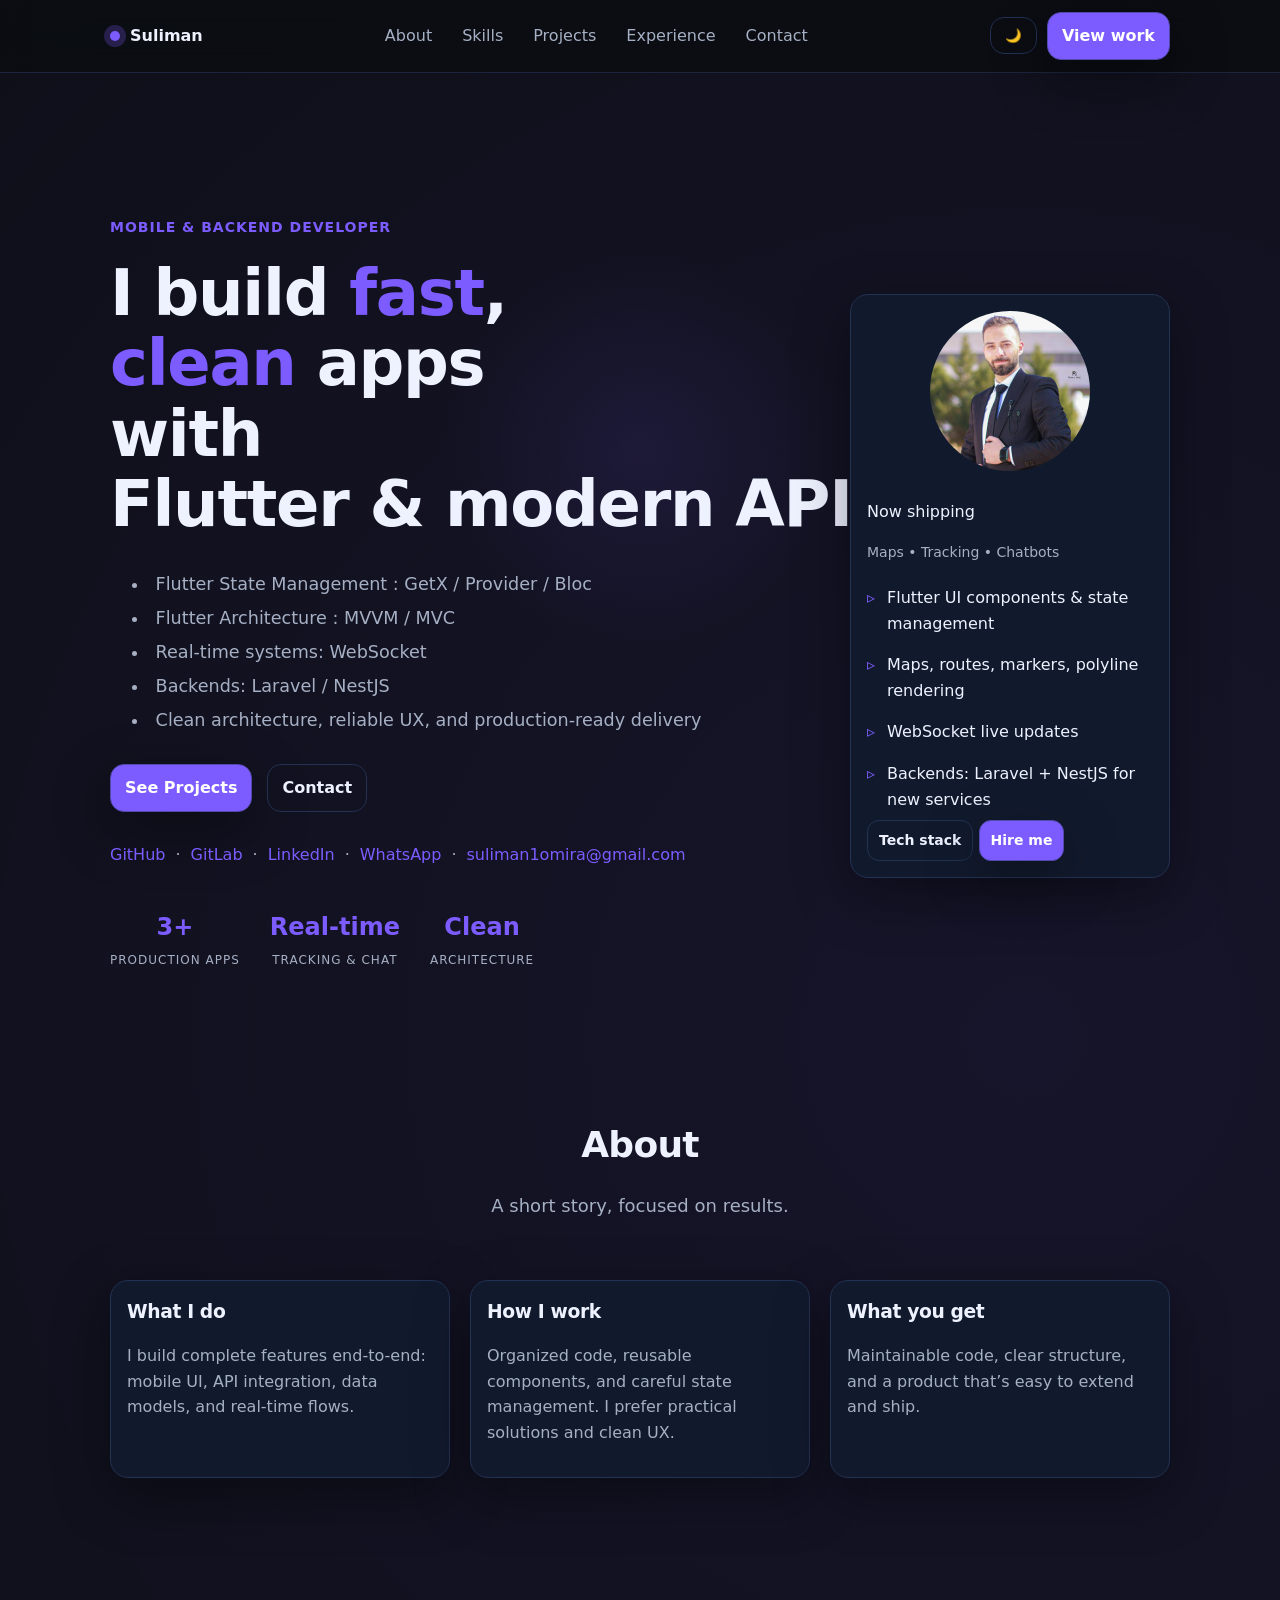
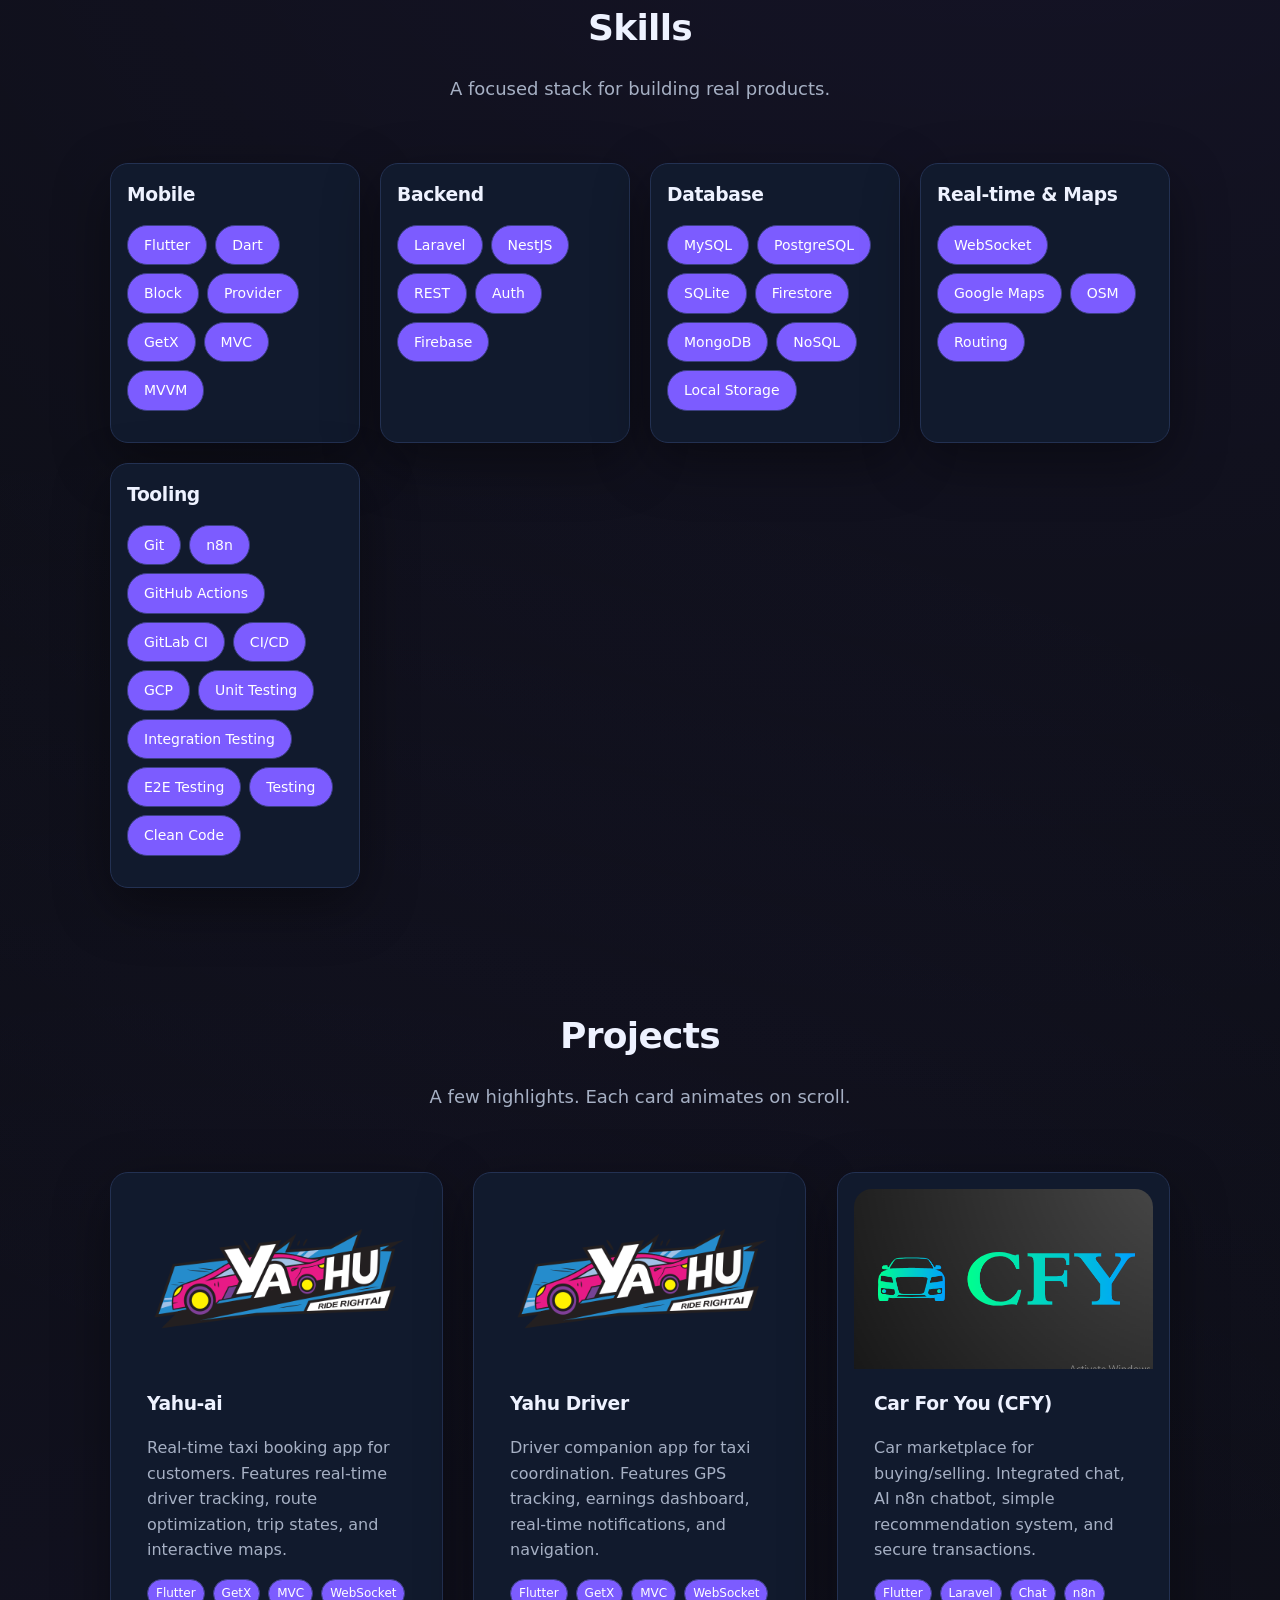
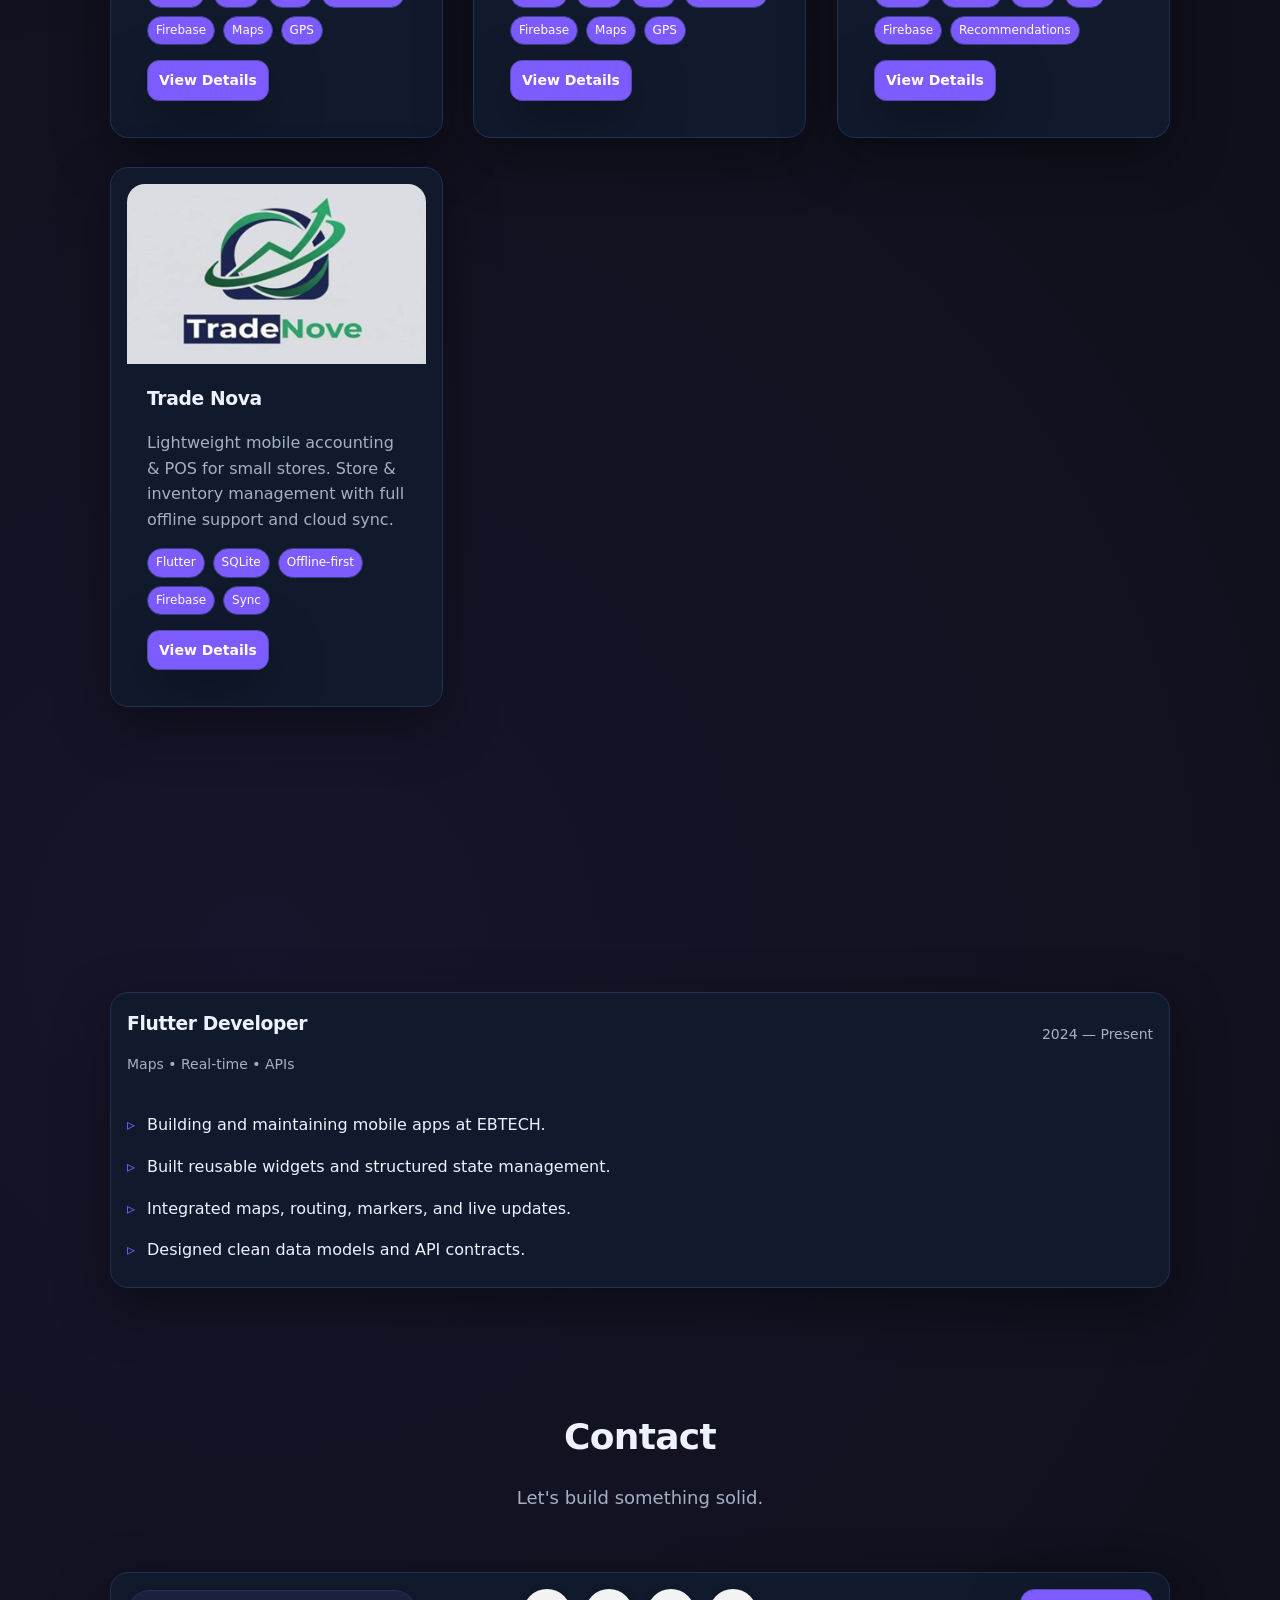
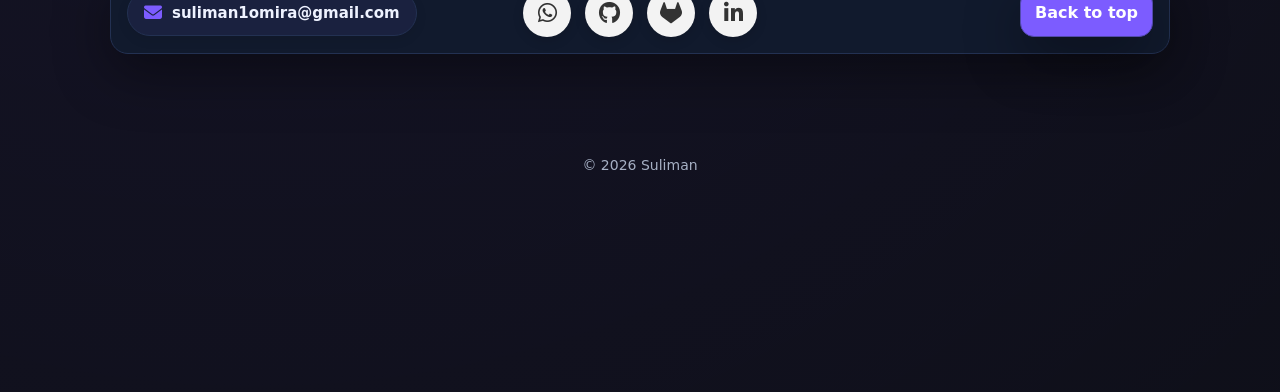
==== index.html @ 8084e58f "firs release of protofolio" ====
<!doctype html>
<html lang="en">

<head>
  <!-- تعيين ترميز الأحرف -->
  <meta charset="utf-8" />
  <!-- إعداد العرض ليتناسب مع جميع الأجهزة -->
  <meta name="viewport" content="width=device-width,initial-scale=1" />
  <!-- عنوان الصفحة في شريط المتصفح -->
  <title>Suliman | Flutter Developer</title>

  <!-- ربط ملفات CSS الخاصة بتصميم الموقع -->
  <link rel="stylesheet" href="css/base.css" />
  <link rel="stylesheet" href="css/components.css" />
  <link rel="stylesheet" href="css/sections.css" />
  <link rel="stylesheet" href="css/animations.css" />
  <link rel="stylesheet" href="https://cdnjs.cloudflare.com/ajax/libs/font-awesome/6.5.2/css/all.min.css">
  <link rel="stylesheet" href="https://cdnjs.cloudflare.com/ajax/libs/font-awesome/6.5.2/css/all.min.css">

</head>

<body>
  <!-- شريط التقدم أعلى الصفحة -->
  <div id="progress-bar"></div>
  <!-- رأس الموقع: يحتوي على الشعار والقائمة الرئيسية وأزرار التحكم -->
  <header class="nav">
    <div class="nav__inner container">
      <!-- شعار الموقع -->
      <a class="brand" href="#top" aria-label="Home">
        <span class="brand__dot"></span>
        <span>Suliman</span>
      </a>

      <!-- روابط التنقل الرئيسية -->
      <nav class="nav__links" aria-label="Primary">
        <a class="nav__link" href="#about">About</a>
        <a class="nav__link" href="#skills">Skills</a>
        <a class="nav__link" href="#projects">Projects</a>
        <a class="nav__link" href="#experience">Experience</a>
        <a class="nav__link" href="#contact">Contact</a>
      </nav>

      <!-- أزرار تغيير اللغة/الوضع الليلي وزر عرض الأعمال -->
      <div class="nav__actions">
        <!-- زر الترجمة تمت إزالته نهائياً -->
        <button id="themeToggle" class="btn btn--ghost" type="button" aria-label="Toggle theme">
          <span class="icon" aria-hidden="true">🌙</span>
        </button>
        <a class="btn btn--primary" href="#projects">View work</a>
      </div>

      <!-- زر القائمة الجانبية للأجهزة الصغيرة -->
      <button class="nav__burger" id="burger" aria-label="Open menu" aria-expanded="false" aria-controls="mobileMenu">
        ☰
      </button>
    </div>

    <!-- قائمة التنقل الجانبية للجوال -->
    <div class="mobileMenu" id="mobileMenu" hidden>
      <a href="#about">About</a>
      <a href="#skills">Skills</a>
      <a href="#projects">Projects</a>
      <a href="#experience">Experience</a>
      <a href="#contact">Contact</a>
    </div>
  </header>

  <main id="top" class="container">
    <!-- قسم البطل (Hero): مقدمة تعريفية سريعة -->
    <section class="hero">
      <div class="hero__left">
        <!-- وصف مختصر للمطور -->
        <p class="kicker reveal">Mobile & Backend Developer</p>
        <!-- العنوان الرئيسي مع تأثير الكتابة -->
        <h1 class="hero__title reveal">
          I build <span class="accent">fast</span>, <span class="accent">clean</span> apps<br />
          with <span class="typing" id="typing-text"></span>
        </h1>

        <!-- وصف تفصيلي للمهارات والتقنيات -->
        <p class="lead reveal">
        <ul class="lead-list">
          <li>Flutter State Management : GetX / Provider / Bloc </li>
          <li>Flutter Architecture : MVVM / MVC </li>
          <li>Real-time systems: WebSocket</li>
          <li>Backends: Laravel / NestJS</li>
          <li>Clean architecture, reliable UX, and production-ready delivery</li>
        </ul>
        </p>

        <!-- أزرار دعوة لاتخاذ إجراء (مشاريع/تواصل) -->
        <div class="hero__cta reveal">
          <a class="btn btn--primary" href="#projects">See Projects</a>
          <a class="btn btn--ghost" href="#contact">Contact</a>
        </div>

        <!-- روابط التواصل الاجتماعي والبريد -->
        <div class="meta reveal" id="socialLinks"></div>

        <!-- إحصائيات سريعة عن الإنجازات -->
        <div class="hero__stats reveal">
          <div class="stat">
            <div class="stat__num">3+</div>
            <div class="stat__label">Production apps</div>
          </div>
          <div class="stat">
            <div class="stat__num">Real-time</div>
            <div class="stat__label">Tracking & chat</div>
          </div>
          <div class="stat">
            <div class="stat__num">Clean</div>
            <div class="stat__label">Architecture</div>
          </div>
        </div>
      </div>

      <!-- بطاقة جانبية تعرض المهارات والخبرات بشكل مختصر -->
      <aside class="hero__card card reveal">
        <div class="card__top">
          <div class="avatar" aria-hidden="true">
            <img id="avatarImg" alt="Suliman" style="cursor:pointer;" />
          </div>
          <!-- نافذة منبثقة للصورة -->
          <div id="imgModal" class="modal" style="display:none;">
            <div class="modal__content">
              <span class="modal__close" id="closeModal">&times;</span>
              <img id="modalImg" src="assets/images/personal/me.jpeg" alt="Profile Large" />
            </div>
          </div>
          <!-- <div class="avatar__glow"></div> -->
        </div>
        <div>
          <p class="card__title">Now shipping</p>
          <p class="muted small">Maps • Tracking • Chatbots</p>
        </div>
        </div>

        <!-- قائمة مختصرة بالمهارات والخدمات المقدمة -->
        <ul class="list">
          <li class="list__item">Flutter UI components & state management</li>
          <li class="list__item">Maps, routes, markers, polyline rendering</li>
          <li class="list__item">WebSocket live updates </li>
          <li class="list__item">Backends: Laravel + NestJS for new services</li>
        </ul>

        <!-- أزرار إضافية -->
        <div class="card__bottom">
          <a class="btn btn--ghost btn--sm" href="#skills">Tech stack</a>
          <a class="btn btn--primary btn--sm" href="#contact">Hire me</a>
        </div>
      </aside>

      <!-- تأثير جمالي في الخلفية -->
      <div class="hero__glow" aria-hidden="true"></div>
    </section>

    <!-- قسم نبذة عني -->
    <section id="about" class="section">
      <div class="section__head reveal">
        <h2>About</h2>
        <p class="muted">A short story, focused on results.</p>
      </div>

      <!-- بطاقات توضح طريقة العمل والخدمات -->
      <div class="aboutGrid">
        <div class="card reveal">
          <h3 class="h3">What I do</h3>
          <p class="muted">
            I build complete features end-to-end: mobile UI, API integration, data models, and real-time flows.
          </p>
        </div>

        <div class="card reveal">
          <h3 class="h3">How I work</h3>
          <p class="muted">
            Organized code, reusable components, and careful state management. I prefer practical solutions and clean
            UX.
          </p>
        </div>

        <div class="card reveal">
          <h3 class="h3">What you get</h3>
          <p class="muted">
            Maintainable code, clear structure, and a product that’s easy to extend and ship.
          </p>
        </div>
      </div>
    </section>

    <!-- قسم المهارات -->
    <section id="skills" class="section">
      <div class="section__head reveal">
        <h2>Skills</h2>
        <p class="muted">A focused stack for building real products.</p>
      </div>

      <!-- بطاقات توضح المهارات التقنية في مجالات مختلفة -->
      <div class="skillsGrid">
        <div class="card reveal">
          <h3 class="h3">Mobile</h3>
          <div class="chips">
            <span class="chip">Flutter</span><span class="chip">Dart</span> <span class="chip">Block</span> <span
              class="chip">Provider</span> <span class="chip">GetX</span><span class="chip">MVC</span><br><span
              class="chip">MVVM</span>
          </div>
        </div>

        <div class="card reveal">
          <h3 class="h3">Backend</h3>
          <div class="chips">
            <span class="chip">Laravel</span><span class="chip">NestJS</span><span class="chip">REST</span><span
              class="chip">Auth</span><span class="chip">Firebase</span>
          </div>
        </div>

        <div class="card reveal">
          <h3 class="h3">Database</h3>
          <div class="chips">
            <span class="chip">MySQL</span><span class="chip">PostgreSQL</span><span class="chip">SQLite</span><span
              class="chip">Firestore</span><span class="chip">MongoDB</span><span class="chip">NoSQL</span><span
              class="chip">Local Storage</span>
          </div>
        </div>

        <div class="card reveal">
          <h3 class="h3">Real-time & Maps</h3>
          <div class="chips">
            <span class="chip">WebSocket</span><span class="chip">Google Maps</span><span class="chip">OSM</span><span
              class="chip">Routing</span>
          </div>
        </div>


        <div class="card reveal">
          <h3 class="h3">Tooling</h3>
          <div class="chips">
            <span class="chip">Git</span><span class="chip">n8n</span><span class="chip">GitHub Actions</span><span
              class="chip">GitLab CI</span><span class="chip">CI/CD</span><span class="chip">GCP</span><span
              class="chip">Unit Testing</span><span class="chip">Integration Testing</span><span class="chip">E2E
              Testing</span><span class="chip">Testing</span><span class="chip">Clean Code</span>
          </div>
        </div>
      </div>
    </section>

    <!-- قسم المشاريع -->
    <section id="projects" class="section">
      <div class="section__head reveal">
        <h2>Projects</h2>
        <p class="muted">A few highlights. Each card animates on scroll.</p>
      </div>

      <!-- عرض المشاريع على شكل بطاقات -->
      <div class="grid3">
        <!-- مشروع: Yahu-ai تطبيق تاكسي للعملاء -->
        <article class="project card reveal lift tilt">
          <div class="project__thumb" aria-hidden="true"></div>
          <div class="project__body">
            <h3 class="h3">Yahu-ai</h3>
            <p class="muted">Real-time taxi booking app for customers. Features real-time driver tracking, route
              optimization, trip states, and interactive maps.</p>
            <div class="chips chips--tight">
              <span class="chip">Flutter</span><span class="chip">GetX</span><span class="chip">MVC</span><span
                class="chip">WebSocket</span><span class="chip">Firebase</span><span class="chip">Maps</span><span
                class="chip">GPS</span>
            </div>
            <div class="row">
              <a class="btn btn--primary btn--sm" href="projects/taxi-app.html">View Details</a>
            </div>
          </div>
        </article>

        <!-- مشروع: Yahu Driver تطبيق تاكسي للسائقين -->
        <article class="project card reveal lift tilt">
          <div class="project__thumb" aria-hidden="true"></div>
          <div class="project__body">
            <h3 class="h3">Yahu Driver</h3>
            <p class="muted">Driver companion app for taxi coordination. Features GPS tracking, earnings dashboard,
              real-time notifications, and navigation.</p>
            <div class="chips chips--tight">
              <span class="chip">Flutter</span><span class="chip">GetX</span><span class="chip">MVC</span><span
                class="chip">WebSocket</span><span class="chip">Firebase</span><span class="chip">Maps</span><span
                class="chip">GPS</span>
            </div>
            <div class="row">
              <a class="btn btn--primary btn--sm" href="projects/driver-app.html">View Details</a>
            </div>
          </div>
        </article>

        <!-- مشروع: Car For You (CFY) -->
        <article class="project card reveal lift tilt">
          <div class="project__thumb" aria-hidden="true"></div>
          <div class="project__body">
            <h3 class="h3">Car For You (CFY)</h3>
            <p class="muted">Car marketplace for buying/selling. Integrated chat, AI n8n chatbot, simple recommendation
              system, and secure transactions.</p>
            <div class="chips chips--tight">
              <span class="chip">Flutter</span><span class="chip">Laravel</span><span class="chip">Chat</span><span
                class="chip">n8n</span><span class="chip">Firebase</span><span class="chip">Recommendations</span>
            </div>
            <div class="row">
              <a class="btn btn--primary btn--sm" href="projects/marketplace.html">View Details</a>
            </div>
          </div>
        </article>

        <!-- مشروع: Trade Nova -->
        <article class="project card reveal lift tilt">
          <div class="project__thumb" aria-hidden="true"></div>
          <div class="project__body">
            <h3 class="h3">Trade Nova</h3>
            <p class="muted">Lightweight mobile accounting & POS for small stores. Store & inventory management with
              full offline support and cloud sync.</p>
            <div class="chips chips--tight">
              <span class="chip">Flutter</span><span class="chip">SQLite</span><span
                class="chip">Offline-first</span><span class="chip">Firebase</span><span class="chip">Sync</span>
            </div>
            <div class="row">
              <a class="btn btn--primary btn--sm" href="projects/trade-nova.html">View Details</a>
            </div>
          </div>
        </article>
      </div>
    </section>

    <!-- قسم الخبرة العملية -->
    <section id="experience" class="section">
      <div class="section__head reveal">
        <h2>Experience</h2>
        <p class="muted">What I've been building recently.</p>
      </div>

      <!-- خط زمني يعرض الخبرات السابقة -->
      <div class="timeline">
        <div class="timeline__item card reveal">
          <div class="timeline__row">
            <div>
              <h3 class="h3">Flutter Developer</h3>
              <p class="muted small">Maps • Real-time • APIs</p>
            </div>
            <p class="muted small">2024 — Present</p>
          </div>
          <ul class="list">
            <li class="list__item">Building and maintaining mobile apps at EBTECH.</li>
            <li class="list__item">Built reusable widgets and structured state management.</li>
            <li class="list__item">Integrated maps, routing, markers, and live updates.</li>
            <li class="list__item">Designed clean data models and API contracts.</li>
          </ul>
        </div>
      </div>
    </section>

    <!-- قسم التواصل -->
    <section id="contact" class="section">
      <div class="section__head reveal">
        <h2>Contact</h2>
        <p class="muted">Let's build something solid.</p>
      </div>


      <div class="card reveal">
        <div class="contactRow">

          <div class="emailBox">
            <i class="fa-solid fa-envelope"></i>
            <a href="mailto:suliman1omira@gmail.com">suliman1omira@gmail.com</a>
          </div>

          <div class="contact-icons">
            <a class="contactIcon whatsapp" href="https://wa.me/963985143050" target="_blank" rel="noreferrer"
              title="WhatsApp">
              <i class="fa-brands fa-whatsapp"></i>
            </a>

            <a class="contactIcon github" href="https://github.com/SulimanOmaira/" target="_blank" rel="noreferrer"
              title="GitHub">
              <i class="fa-brands fa-github"></i>
            </a>

            <a class="contactIcon gitlab" href="https://gitlab.com/SulimanOmaira/" target="_blank" rel="noreferrer"
              title="GitLab">
              <i class="fa-brands fa-gitlab"></i>
            </a>

            <a class="contactIcon linkedin" href="https://linkedin.com/in/suliman-omaira-6196aa273/" target="_blank"
              rel="noreferrer" title="LinkedIn">
              <i class="fa-brands fa-linkedin-in"></i>
            </a>
          </div>

          <a class="btn btn--primary backTop" href="#top">Back to top</a>

        </div>
      </div>



      <!-- تذييل الصفحة -->
      <footer class="footer muted small">
        © <span id="year"></span> Suliman
      </footer>
    </section>
  </main>

  <!-- ربط ملف جافاسكريبت الرئيسي للموقع -->
  <script type="module" src="js/main.js"></script>
  <script type="module">
    import { siteData } from './js/data.js';

    document.addEventListener('DOMContentLoaded', function () {
      const social = siteData.social;
      const socialLinks = document.getElementById('socialLinks');

      if (socialLinks && social) {
        const links = [
          { href: social.github, label: 'GitHub' },
          { href: social.gitlab, label: 'GitLab' },
          { href: social.linkedin, label: 'LinkedIn' },
          { href: social.whatsapp, label: 'WhatsApp' },
          { href: social.email, label: 'suliman1omira@gmail.com' }
        ];

        socialLinks.innerHTML = links.map((l, i) =>
          `<a class="meta__link" href="${l.href}" target="_blank" rel="noreferrer">${l.label}</a>${i < links.length - 1 ? '<span class="meta__sep">·</span>' : ''}`
        ).join('');
      }
    });
  </script>
  <script>
    // فتح الصورة في كارد منبثق
    document.addEventListener('DOMContentLoaded', function () {
      var avatarImg = document.getElementById('avatarImg');
      var modal = document.getElementById('imgModal');
      var modalImg = document.getElementById('modalImg');
      var closeModal = document.getElementById('closeModal');
      if (avatarImg && modal && modalImg && closeModal) {
        avatarImg.style.cursor = 'pointer';
        avatarImg.addEventListener('click', function () {
          modal.style.display = 'flex';
          modalImg.src = avatarImg.src;
        });
        closeModal.onclick = function () {
          modal.style.display = 'none';
        };
        modal.onclick = function (e) {
          if (e.target === modal) modal.style.display = 'none';
        };
      }
    });
  </script>


</body>

</html>
---- css/base.css ----
:root{
  --bg:#0b0d12;
  --panel:#0f1524;
  --card:#111a2d;
  --text:#eef2ff;
  --muted:#a6b0c4;
  --line:#233152;
  --accent:#7c5cff;
  --shadow: 0 18px 55px rgba(0,0,0,.38);
  --radius: 18px;
  --container: 1100px;
}

[data-theme="light"]{
  --bg:#f6f7fb;
  --panel:#ffffff;
  --card:#ffffff;
  --text:#0f172a;
  --muted:#475569;
  --line:#e2e8f0;
  --accent:#5b3dff;
  --shadow: 0 18px 45px rgba(15,23,42,.12);
}

*{box-sizing:border-box}
html{scroll-behavior:smooth}
body{
  margin:0;
  font: 16px/1.6 system-ui,-apple-system,Segoe UI,Roboto,Arial;
  background:
    radial-gradient(circle at 20% 80%, rgba(124, 88, 255, 0.1) 0%, transparent 50%),
    radial-gradient(circle at 80% 20%, rgba(124, 88, 255, 0.1) 0%, transparent 50%),
    var(--bg);
  color:var(--text);
  min-height: 100vh;
}

/* Scroll Progress Bar */
#progress-bar {
  position: fixed;
  top: 0;
  left: 0;
  width: 0%;
  height: 4px;
  background: linear-gradient(90deg, var(--accent), var(--panel));
  z-index: 1000;
  transition: width 0.3s ease;
}

a{color:inherit;text-decoration:none}
.container{max-width:var(--container);margin:0 auto;padding:96px 20px 56px}

h1,h2,h3{letter-spacing:-.02em}
h2{font-size:28px;margin:0 0 6px}
.h3{margin:0 0 6px}
.small{font-size:14px}
.muted{color:var(--muted)}
.accent{color:var(--accent)}

.row{display:flex;align-items:center;gap:10px;flex-wrap:wrap}
.footer{padding:18px 0 0;text-align:center}
---- css/components.css ----
.nav{
  position:fixed; inset:0 0 auto 0;
  background: color-mix(in oklab, var(--bg) 88%, transparent);
  backdrop-filter: blur(12px);
  border-bottom:1px solid color-mix(in oklab, var(--line) 70%, transparent);
  z-index:100;
}

.nav__inner{
  max-width:var(--container);
  margin:0 auto;
  padding:12px 20px;
  display:flex;
  align-items:center;
  justify-content:space-between;
  gap:14px;
}

.brand{display:flex;align-items:center;gap:10px;font-weight:850}
.brand__dot{
  width:10px;height:10px;border-radius:999px;background:var(--accent);
  box-shadow: 0 0 0 6px color-mix(in oklab, var(--accent) 25%, transparent);
}

.nav__links{display:flex;gap:10px}
.nav__link{
  padding:8px 10px;
  border-radius:12px;
  color:var(--muted);
}
.nav__link:hover{
  color:var(--text);
  background:color-mix(in oklab, var(--panel) 75%, transparent);
}

.nav__actions{display:flex;align-items:center;gap:10px}
.nav__burger{display:none;border:0;background:transparent;color:var(--text);font-size:22px}

/* .mobileMenu{
  max-width:var(--container);
  margin:0 auto;
  padding:0 20px 12px;
  display:grid;
  gap:8px;
  
} */

@media (max-width: 900px){

  .nav__links{display:none}

  .nav__burger{display:block}

  .mobileMenu{
    display:grid;
  }

}
.mobileMenu a{
  padding:10px 12px;
  border:1px solid var(--line);
  border-radius:14px;
  background:color-mix(in oklab, var(--panel) 78%, transparent);
}

@media (max-width: 900px){
  .nav__links{display:none}
  .nav__burger{display:block}
}

.card{
  background:var(--card);
  border:1px solid var(--line);
  border-radius:var(--radius);
  padding:16px;
  box-shadow:var(--shadow);
}

.btn{
  display:inline-flex;align-items:center;justify-content:center;
  padding:10px 14px;border-radius:14px;
  border:1px solid var(--line);
  font-weight:750;
  transform: translateZ(0);
}
.btn--primary{
  background:var(--accent);
  border-color: color-mix(in oklab, var(--accent) 55%, var(--line));
  color:#fff;
  box-shadow:var(--shadow);
}
.btn--ghost{
  background:transparent;
  color:var(--text);
  box-shadow:none;
}
.btn--sm{padding:8px 11px;border-radius:12px;font-size:14px}

.btn:active{transform: scale(.98)}

/* Modal Styles */
.modal {
  position: fixed;
  top: 0;
  left: 0;
  width: 100%;
  height: 100%;
  z-index: 1000;
  display: flex;
  align-items: center;
  justify-content: center;
}

.modal__overlay {
  position: absolute;
  top: 0;
  left: 0;
  width: 100%;
  height: 100%;
  background: rgba(0, 0, 0, 0.7);
  backdrop-filter: blur(5px);
}

.modal__content {
  position: relative;
  max-width: 600px;
  width: 90%;
  max-height: 80vh;
  overflow-y: auto;
  margin: 20px;
  animation: modalFadeIn 0.3s ease;
}

.modal__close {
  position: absolute;
  top: 15px;
  right: 15px;
  background: none;
  border: none;
  font-size: 24px;
  cursor: pointer;
  color: var(--text);
  z-index: 10;
}

@keyframes modalFadeIn {
  from { opacity: 0; transform: scale(0.9); }
  to { opacity: 1; transform: scale(1); }
}
---- css/sections.css ----
/* قائمة المهارات بشكل نقاط في الهيرو */
.lead-list {
  margin: 0 0 18px 0;
  padding-left: 22px;
  color: var(--muted);
  font-size: 1.1em;
  list-style: disc inside;
}

.lead-list li {
  margin-bottom: 6px;
}

/* نافذة منبثقة للصورة الشخصية */
.modal {
  display: none;
  position: fixed;
  z-index: 9999;
  inset: 0;
  width: 100vw;
  height: 100vh;
  background: rgba(0, 0, 0, 0.7);
  display: flex;
  align-items: center;
  justify-content: center;
}

.modal[style*="display: flex"] {
  display: flex !important;
}

.modal__content {
  background: var(--card, #222);
  border-radius: 18px;
  padding: 24px 24px 12px 24px;
  box-shadow: 0 8px 32px rgba(0, 0, 0, 0.25);
  display: flex;
  flex-direction: column;
  align-items: center;
  max-width: 90vw;
  max-height: 90vh;
  position: fixed;
  top: 50%;
  left: 50%;
  transform: translate(-50%, -50%);
}

.modal__content img {
  max-width: 60vw;
  max-height: 60vh;
  border-radius: 12px;
  box-shadow: 0 2px 16px rgba(0, 0, 0, 0.18);
}

.modal__close {
  align-self: flex-end;
  font-size: 2rem;
  color: #fff;
  cursor: pointer;
  margin-bottom: 8px;
  margin-left: 8px;
  transition: color 0.2s;
}

.modal__close:hover {
  color: var(--accent, #7c5cff);
}

/* Hero Section */
.hero {
  display: grid;
  grid-template-columns: 1fr auto;
  gap: 60px;
  align-items: center;
  min-height: 100vh;
  padding-top: 80px;
}

.hero__left {
  max-width: 600px;
}

.hero__title {
  font-size: clamp(2.5rem, 5vw, 4rem);
  font-weight: 900;
  margin: 20px 0;
  line-height: 1.1;
}

.kicker {
  font-size: 14px;
  font-weight: 600;
  text-transform: uppercase;
  letter-spacing: 1px;
  color: var(--accent);
  margin-bottom: 10px;
}

.lead {
  font-size: 18px;
  margin: 20px 0 30px;
  color: var(--muted);
}

.hero__cta {
  display: flex;
  gap: 15px;
  margin: 30px 0;
  flex-wrap: wrap;
}

.meta {
  display: flex;
  align-items: center;
  gap: 10px;
  margin: 20px 0;
  flex-wrap: wrap;
}

.meta__link {
  color: var(--accent);
  font-weight: 500;
}

.meta__sep {
  color: var(--muted);
}

.hero__stats {
  display: flex;
  gap: 30px;
  margin-top: 40px;
  flex-wrap: wrap;
}

.stat {
  text-align: center;
}

.stat__num {
  font-size: 24px;
  font-weight: 900;
  color: var(--accent);
}

.stat__label {
  font-size: 12px;
  text-transform: uppercase;
  letter-spacing: 1px;
  color: var(--muted);
  margin-top: 5px;
}

.hero__card {
  width: 320px;
  position: relative;
}

.hero__glow {
  position: absolute;
  top: 50%;
  left: 50%;
  transform: translate(-50%, -50%);
  width: 400px;
  height: 400px;
  background: radial-gradient(circle, var(--accent) 0%, transparent 70%);
  opacity: 0.1;
  pointer-events: none;
  z-index: -1;
}

/* About Section */
.aboutGrid {
  display: grid;
  grid-template-columns: repeat(auto-fit, minmax(300px, 1fr));
  gap: 20px;
  margin-top: 40px;
}

/* Skills Section */
.skillsGrid {
  display: grid;
  grid-template-columns: repeat(auto-fit, minmax(250px, 1fr));
  gap: 20px;
  margin-top: 40px;
}

.chips {
  display: flex;
  flex-wrap: wrap;
  gap: 8px;
  margin: 15px 0;
}

.chip {
  padding: 6px 12px;
  background: color-mix(in oklab, var(--accent) 15%, var(--card));
  border: 1px solid color-mix(in oklab, var(--accent) 30%, var(--line));
  border-radius: 20px;
  font-size: 13px;
  font-weight: 600;
  color: var(--accent);
}

.chips--tight .chip {
  padding: 4px 8px;
  font-size: 12px;
}

/* Project detail page image and gallery */
.project-detail-img {
  width: 100%;
  max-width: 600px;
  display: block;
  margin: 20px auto;
  border-radius: var(--radius);
  box-shadow: 0 4px 12px rgba(0, 0, 0, 0.2);
}

.screenshot-gallery {
  display: grid;
  grid-template-columns: repeat(auto-fit, minmax(200px, 1fr));
  gap: 16px;
  margin-top: 20px;
}

.screenshot-gallery img {
  width: 100%;
  border-radius: var(--radius);
  box-shadow: 0 3px 10px rgba(0, 0, 0, 0.15);
}


/* Projects Section */
.grid3 {
  display: grid;
  grid-template-columns: repeat(auto-fit, minmax(320px, 1fr));
  gap: 30px;
  margin-top: 40px;
}

.project {
  position: relative;
  overflow: hidden;
}

.project__thumb {
  height: 180px;
  background: linear-gradient(135deg, var(--accent), var(--panel));
  background-size: cover;
  background-position: center;
  border-radius: var(--radius) var(--radius) 0 0;
  position: relative;
  overflow: hidden;
  transition: transform 0.3s ease;
}

.project__img {
  width: 100%;
  height: 100%;
  object-fit: cover;
  transition: transform 0.3s ease;
}

.project:hover .project__img {
  transform: scale(1.05);
}

.project__body {
  padding: 20px;
}

.project__body .h3 {
  margin-bottom: 10px;
}

/* Experience Section */
.timeline {
  margin-top: 40px;
}

.timeline__item {
  margin-bottom: 20px;
}

.timeline__row {
  display: flex;
  justify-content: space-between;
  align-items: flex-start;
  margin-bottom: 15px;
  flex-wrap: wrap;
  gap: 10px;
}

.list {
  list-style: none;
  padding: 0;
  margin: 0;
}

.list__item {
  padding: 8px 0;
  position: relative;
  padding-left: 20px;
}

.list__item::before {
  content: '▹';
  position: absolute;
  left: 0;
  color: var(--accent);
  font-weight: bold;
}

/* Contact Section */
.contactRow {
  display: grid;
  grid-template-columns: 1fr auto 1fr;
  align-items: center;
  gap: 20px;
}

.emailBox {
  justify-self: start;
  display: inline-flex;
  align-items: center;
  gap: 10px;
  padding: 10px 16px;
  border-radius: 999px;
  background: color-mix(in oklab, var(--accent) 10%, var(--card));
  border: 1px solid var(--line);
  box-shadow: 0 4px 12px rgba(0, 0, 0, 0.08);
}

.emailBox i {
  color: var(--accent);
  font-size: 18px;
}

.emailBox a {
  text-decoration: none;
  color: var(--text);
  font-weight: 600;
  font-size: 15px;
}

.emailBox:hover {
  transform: translateY(-2px);
  transition: 0.3s ease;
}

.contact-icons {
  justify-self: center;
  display: flex;
  align-items: center;
  gap: 14px;
  flex-wrap: wrap;
}

.contactIcon {
  width: 48px;
  height: 48px;
  display: inline-flex;
  align-items: center;
  justify-content: center;
  text-decoration: none;
  font-size: 22px;
  border-radius: 50%;
  background: #f3f3f3;
  color: #333;
  box-shadow: 0 4px 12px rgba(0, 0, 0, 0.12);
  transition: transform 0.3s ease, box-shadow 0.3s ease, background 0.3s ease, color 0.3s ease;
}

.contactIcon:hover {
  transform: translateY(-4px) scale(1.08);
  box-shadow: 0 8px 18px rgba(0, 0, 0, 0.18);
}

.whatsapp:hover {
  background: #25d366;
  color: #fff;
}

.github:hover {
  background: #181717;
  color: #fff;
}

.gitlab:hover {
  background: #fc6d26;
  color: #fff;
}

.linkedin:hover {
  background: #0077b5;
  color: #fff;
}

.backTop {
  justify-self: end;
}

/* Responsive */
@media (max-width: 768px) {
  .contactRow {
    grid-template-columns: 1fr;
    justify-items: center;
    text-align: center;
  }

  .emailBox,
  .contact-icons,
  .backTop {
    justify-self: center;
  }

  .emailBox a {
    font-size: 14px;
    word-break: break-word;
  }
}

/* Section Head */
.section {
  margin: 120px 0;
  scroll-margin-top: 100px;
  /* Adjust for fixed nav */
}

.section__head {
  text-align: center;
  margin-bottom: 60px;
}

.section__head h2 {
  font-size: 36px;
  font-weight: 900;
  margin-bottom: 10px;
}

.section__head .muted {
  font-size: 18px;
}

/* Project Detail Page */
.project-detail {
  padding: 120px 0;
}

.project-detail__hero {
  display: grid;
  grid-template-columns: 1fr 1fr;
  gap: 60px;
  align-items: center;
  margin-bottom: 80px;
}

.project-detail__image img {
  width: 100%;
  height: 400px;
  object-fit: cover;
  border-radius: var(--radius);
  box-shadow: var(--shadow);
}

.project-detail__info h1 {
  font-size: 3rem;
  font-weight: 900;
  margin-bottom: 20px;
  background: linear-gradient(135deg, var(--accent), var(--text));
  -webkit-background-clip: text;
  -webkit-text-fill-color: transparent;
  background-clip: text;
}

.project-detail__description {
  font-size: 18px;
  color: var(--muted);
  margin-bottom: 30px;
  line-height: 1.6;
}

.project-detail__tech {
  display: flex;
  flex-wrap: wrap;
  gap: 10px;
  margin-bottom: 30px;
}

.project-detail__links {
  display: flex;
  gap: 15px;
}

.project-detail__content h2 {
  font-size: 2rem;
  font-weight: 800;
  margin: 60px 0 30px;
  color: var(--text);
}

.features-grid {
  display: grid;
  grid-template-columns: repeat(auto-fit, minmax(300px, 1fr));
  gap: 30px;
  margin-bottom: 60px;
}

.feature-card {
  background: var(--card);
  border: 1px solid var(--line);
  border-radius: var(--radius);
  padding: 25px;
  box-shadow: var(--shadow);
  transition: transform 0.3s ease, box-shadow 0.3s ease;
}

.feature-card:hover {
  transform: translateY(-5px);
  box-shadow: 0 20px 40px rgba(0, 0, 0, 0.15);
}

.feature-card h3 {
  font-size: 1.2rem;
  font-weight: 700;
  margin-bottom: 10px;
  color: var(--accent);
}

.feature-card p {
  color: var(--muted);
  line-height: 1.5;
}

.screenshots-grid {
  display: grid;
  grid-template-columns: repeat(auto-fit, minmax(250px, 1fr));
  gap: 20px;
}

.screenshots-grid img {
  width: 100%;
  height: 200px;
  object-fit: cover;
  border-radius: var(--radius);
  box-shadow: var(--shadow);
  transition: transform 0.3s ease;
}

.screenshots-grid img:hover {
  transform: scale(1.05);
}

/* Responsive */
@media (max-width: 768px) {
  .project-detail__hero {
    grid-template-columns: 1fr;
    gap: 40px;
  }

  .project-detail__info h1 {
    font-size: 2rem;
  }

  .features-grid {
    grid-template-columns: 1fr;
  }

  .screenshots-grid {
    grid-template-columns: 1fr;
  }
}

.avatar {
  width: 160px;
  height: 160px;
  border-radius: 50%;
  /* background: linear-gradient(135deg, var(--accent), var(--panel)); */
  position: relative;
  margin: 0 auto 12px auto;
  overflow: hidden;
}

.avatar img {
  width: 100%;
  height: 100%;
  object-fit: cover;
}


@keyframes glow {
  0% {
    opacity: 0.3;
    transform: scale(1);
  }

  100% {
    opacity: 0.6;
    transform: scale(1.1);
  }
}

/* Footer */
.footer {
  padding: 40px 0;
  background: var(--surface);
  border-top: 1px solid var(--border);
  margin-top: 60px;
}

.footer .container {
  display: flex;
  justify-content: space-between;
  align-items: center;
  flex-wrap: wrap;
  gap: 20px;
}

.footer p {
  color: var(--muted);
  font-size: 14px;
}

/* Project Detail Pages */
.project-detail {
  padding: 60px 0;
}

.project-detail__hero {
  display: grid;
  grid-template-columns: 1fr 1fr;
  gap: 60px;
  align-items: center;
}

.card__top {
  display: flex;
  flex-direction: column;
  align-items: center;
  justify-content: center;
  gap: 10px;
}

.project-detail__image img {
  width: 100%;
  height: 400px;
  object-fit: cover;
  border-radius: 12px;
  box-shadow: 0 20px 40px rgba(0, 0, 0, 0.1);
}

.project-detail__info h1 {
  font-size: 3rem;
  font-weight: 900;
  margin-bottom: 20px;
  color: var(--text);
}

.project-detail__description {
  font-size: 18px;
  color: var(--muted);
  margin-bottom: 30px;
  line-height: 1.6;
}

.project-detail__tech {
  display: flex;
  flex-wrap: wrap;
  gap: 10px;
  margin-bottom: 30px;
}

.chip {
  background: var(--accent);
  color: white;
  padding: 8px 16px;
  border-radius: 20px;
  font-size: 14px;
  font-weight: 500;
}

.project-detail__links {
  display: flex;
  gap: 15px;
  flex-wrap: wrap;
}

.project-detail__content h2 {
  font-size: 2.5rem;
  font-weight: 900;
  margin-bottom: 40px;
  color: var(--text);
}

.features-grid {
  display: grid;
  grid-template-columns: repeat(auto-fit, minmax(300px, 1fr));
  gap: 30px;
  margin-bottom: 80px;
}

.feature-card {
  background: var(--surface);
  padding: 30px;
  border-radius: 12px;
  border: 1px solid var(--border);
  transition: all 0.3s ease;
}

.feature-card:hover {
  transform: translateY(-5px);
  box-shadow: 0 20px 40px rgba(0, 0, 0, 0.1);
}

.feature-card h3 {
  font-size: 1.5rem;
  font-weight: 700;
  margin-bottom: 15px;
  color: var(--text);
}

.feature-card p {
  color: var(--muted);
  line-height: 1.6;
}

.screenshots-grid {
  display: grid;
  grid-template-columns: repeat(auto-fit, minmax(250px, 1fr));
  gap: 20px;
}

.screenshots-grid img {
  width: 100%;
  height: 200px;
  object-fit: cover;
  border-radius: 8px;
  transition: transform 0.3s ease;
}

.screenshots-grid img:hover {
  transform: scale(1.05);
}

/* Project Placeholder */
.project-placeholder {
  width: 100%;
  height: 400px;
  background: linear-gradient(135deg, var(--accent), var(--accent-dark));
  border-radius: 12px;
  display: flex;
  flex-direction: column;
  align-items: center;
  justify-content: center;
  color: white;
  box-shadow: 0 20px 40px rgba(0, 0, 0, 0.1);
}

.placeholder-icon {
  font-size: 4rem;
  margin-bottom: 20px;
}

.project-placeholder p {
  font-size: 1.5rem;
  font-weight: 700;
  margin: 0;
}

/* Download buttons section */
/* .download-buttons {
  display: flex;
  gap: 18px;
  margin-top: 20px;
    justify-content: center;

  flex-wrap: wrap;
} */

.download-buttons {
  display: flex;
  justify-content: center;
  /* يضع الأزرار في الوسط */
  align-items: center;
  flex-wrap: wrap;
  /* حتى لا تنكسر على الموبايل */
  margin-top: 40px;
  /* ينزل الأزرار لتحت */

}

h2 {
  margin-top: 40px;
  text-align: center;
}

.store-btn {
  display: flex;
  align-items: center;
  gap: 12px;

  padding: 12px 20px;
  border-radius: 12px;

  background: #000;
  color: white;
  text-decoration: none;

  transition: all 0.25s ease;
}

.store-btn i {
  font-size: 26px;
}

.store-text {
  display: flex;
  flex-direction: column;
  line-height: 1.1;
}

.store-text span {
  font-size: 12px;
  opacity: 0.7;
}

.store-text strong {
  font-size: 16px;
}

.store-btn:hover {
  transform: translateY(-3px);
  box-shadow: 0 10px 22px rgba(0, 0, 0, 0.25);
}

.google:hover {
  background: #1a73e8;
}

.apple:hover {
  background: #333;
}

.apk {
  background: #2ecc71;
}

.apk:hover {
  background: #27ae60;
}

.project-nav {
  display: flex;
  gap: 40px;
  margin-top: 80px;
  /* ينزل الأزرار لتحت */
  margin-bottom: 30px;
  align-items: center;
}

.nav-btn {
  display: inline-flex;
  align-items: center;
  gap: 8px;

  padding: 8px 16px;
  border-radius: 8px;

  font-size: 14px;
  text-decoration: none;
  cursor: pointer;

  background: var(--card);
  color: var(--text);

  border: 1px solid var(--line);

  transition: all 0.25s ease;
}

.nav-btn:hover {
  transform: translateY(-2px);
  background: var(--accent);
  color: white;
}

.nav-btn i {
  font-size: 14px;
}
---- css/animations.css ----
/* Scroll-reveal baseline */
.reveal{
  opacity:0;
  transform: translateY(12px) scale(.98);
  transition: opacity .7s ease, transform .7s ease;
  will-change: opacity, transform;
}

.reveal.is-visible{
  opacity:1;
  transform: translateY(0) scale(1);
}

/* Subtle hover lift */
.lift{
  transition: transform .25s ease, box-shadow .25s ease;
}
.lift:hover{
  transform: translateY(-4px);
}

/* 3D Tilt Effect */
.tilt {
  transform-style: preserve-3d;
  transition: transform 0.3s ease;
}

.tilt:hover {
  transform: rotateX(5deg) rotateY(5deg) translateZ(10px);
}

/* Typing Animation */
.typing {
  border-right: 2px solid var(--accent);
  animation: blink 1s infinite;
  white-space: nowrap;
  overflow: hidden;
}

@keyframes blink {
  0%, 50% { border-color: var(--accent); }
  51%, 100% { border-color: transparent; }
}

/* Floating Animation */
@keyframes float {
  0%, 100% { transform: translateY(0px); }
  50% { transform: translateY(-10px); }
}

.float {
  animation: float 3s ease-in-out infinite;
}

/* Pulse Animation */
@keyframes pulse {
  0% { transform: scale(1); }
  50% { transform: scale(1.05); }
  100% { transform: scale(1); }
}

.pulse {
  animation: pulse 2s infinite;
}

/* Gradient Background */
.gradient-bg {
  background: linear-gradient(135deg, var(--accent) 0%, var(--panel) 100%);
}

/* Particle Effect */
.particles {
  position: absolute;
  top: 0;
  left: 0;
  width: 100%;
  height: 100%;
  overflow: hidden;
  pointer-events: none;
}

.particle {
  position: absolute;
  background: var(--accent);
  border-radius: 50%;
  opacity: 0.1;
  animation: particle-float 10s infinite linear;
}

@keyframes particle-float {
  0% { transform: translateY(100vh) rotate(0deg); }
  100% { transform: translateY(-100px) rotate(360deg); }
}

/* Reduce motion for accessibility */
@media (prefers-reduced-motion: reduce){
  html{scroll-behavior:auto}
  .reveal, .lift{transition:none !important}
  .reveal{opacity:1;transform:none}
  .typing, .float, .pulse, .particle{animation: none !important}
}
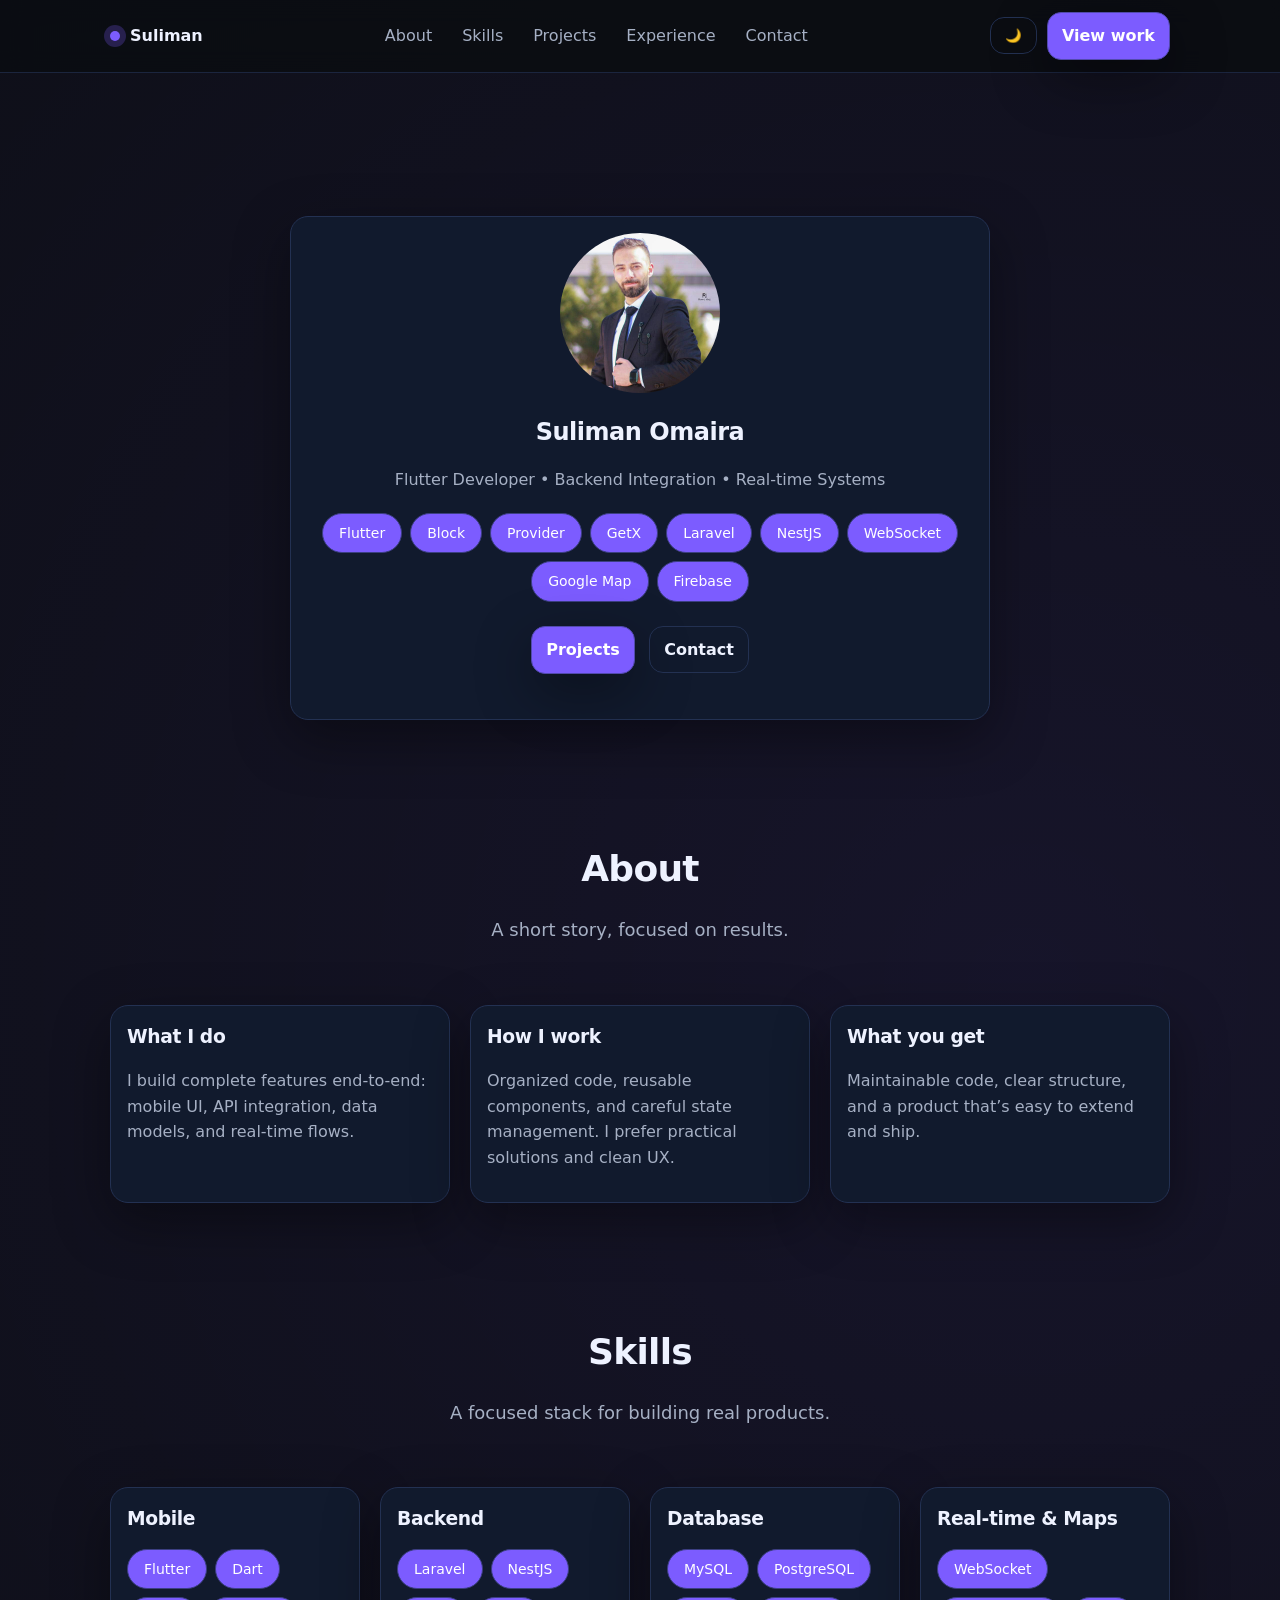
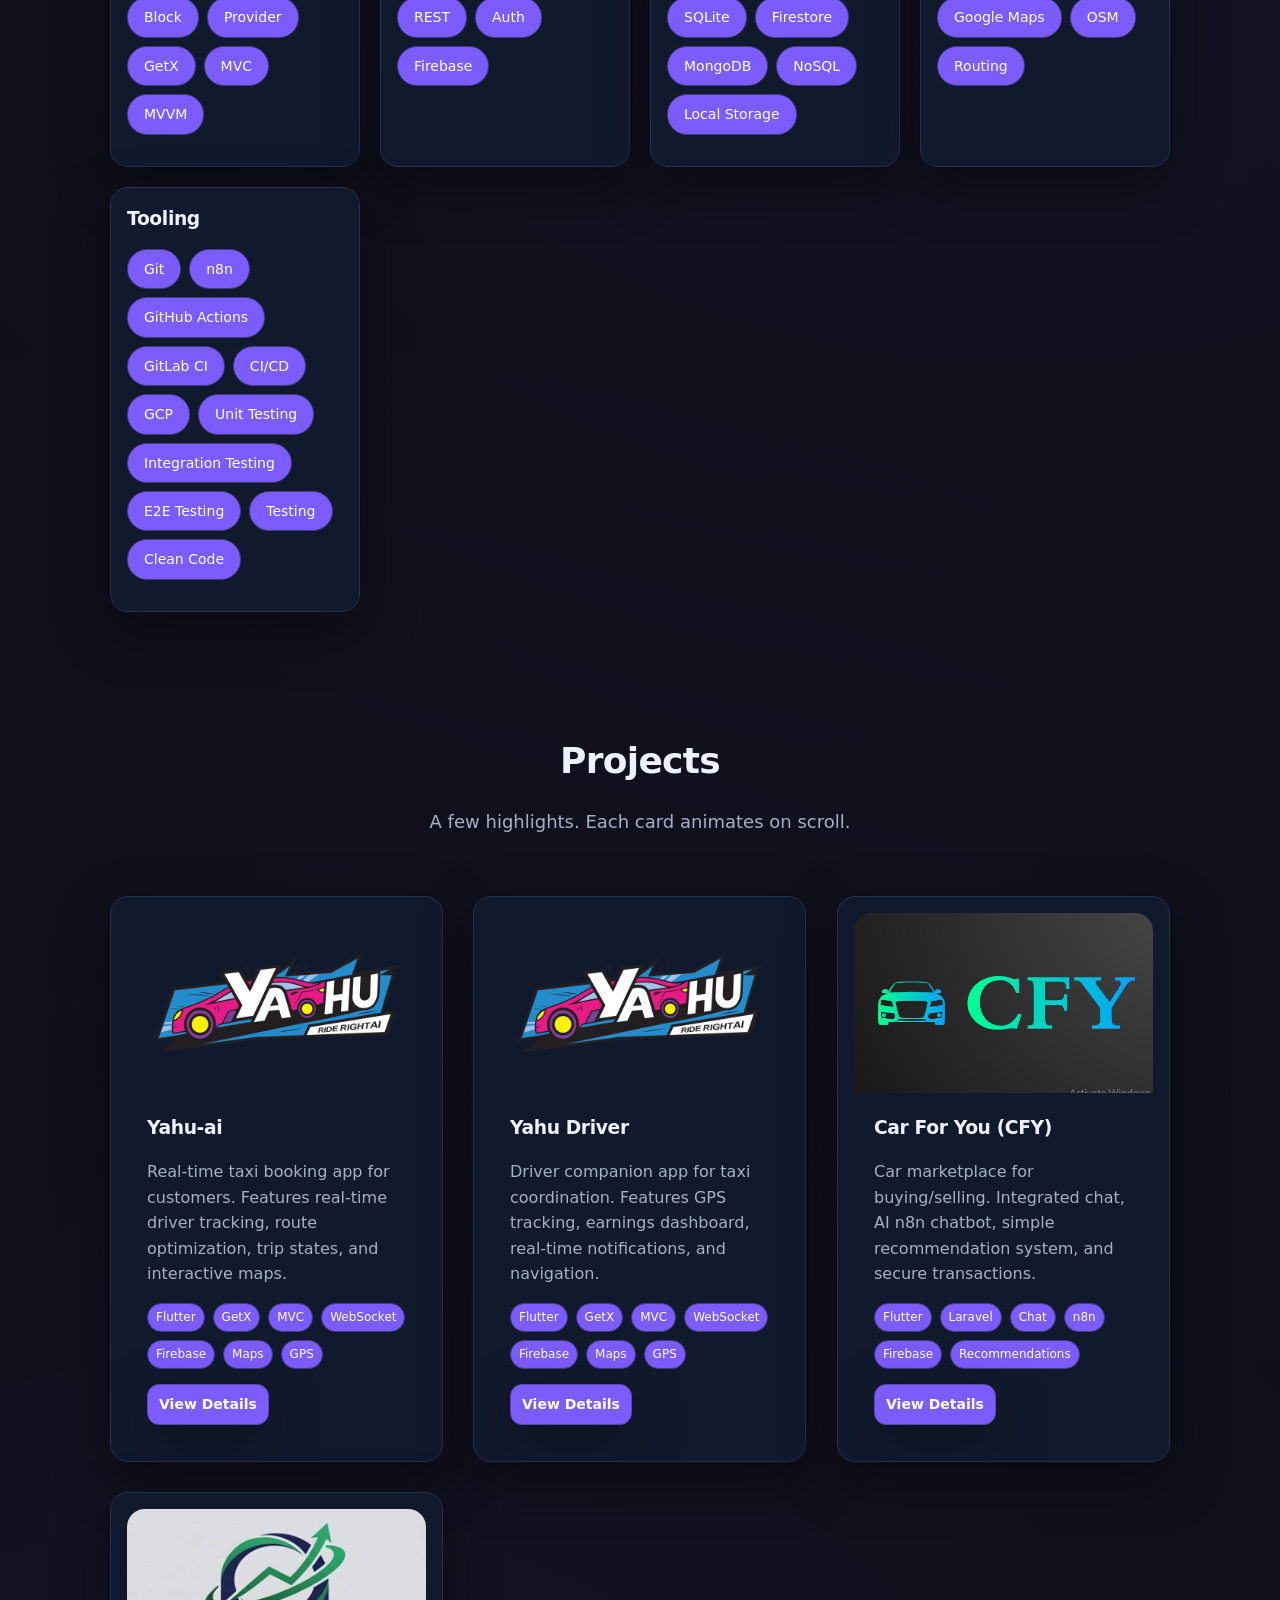
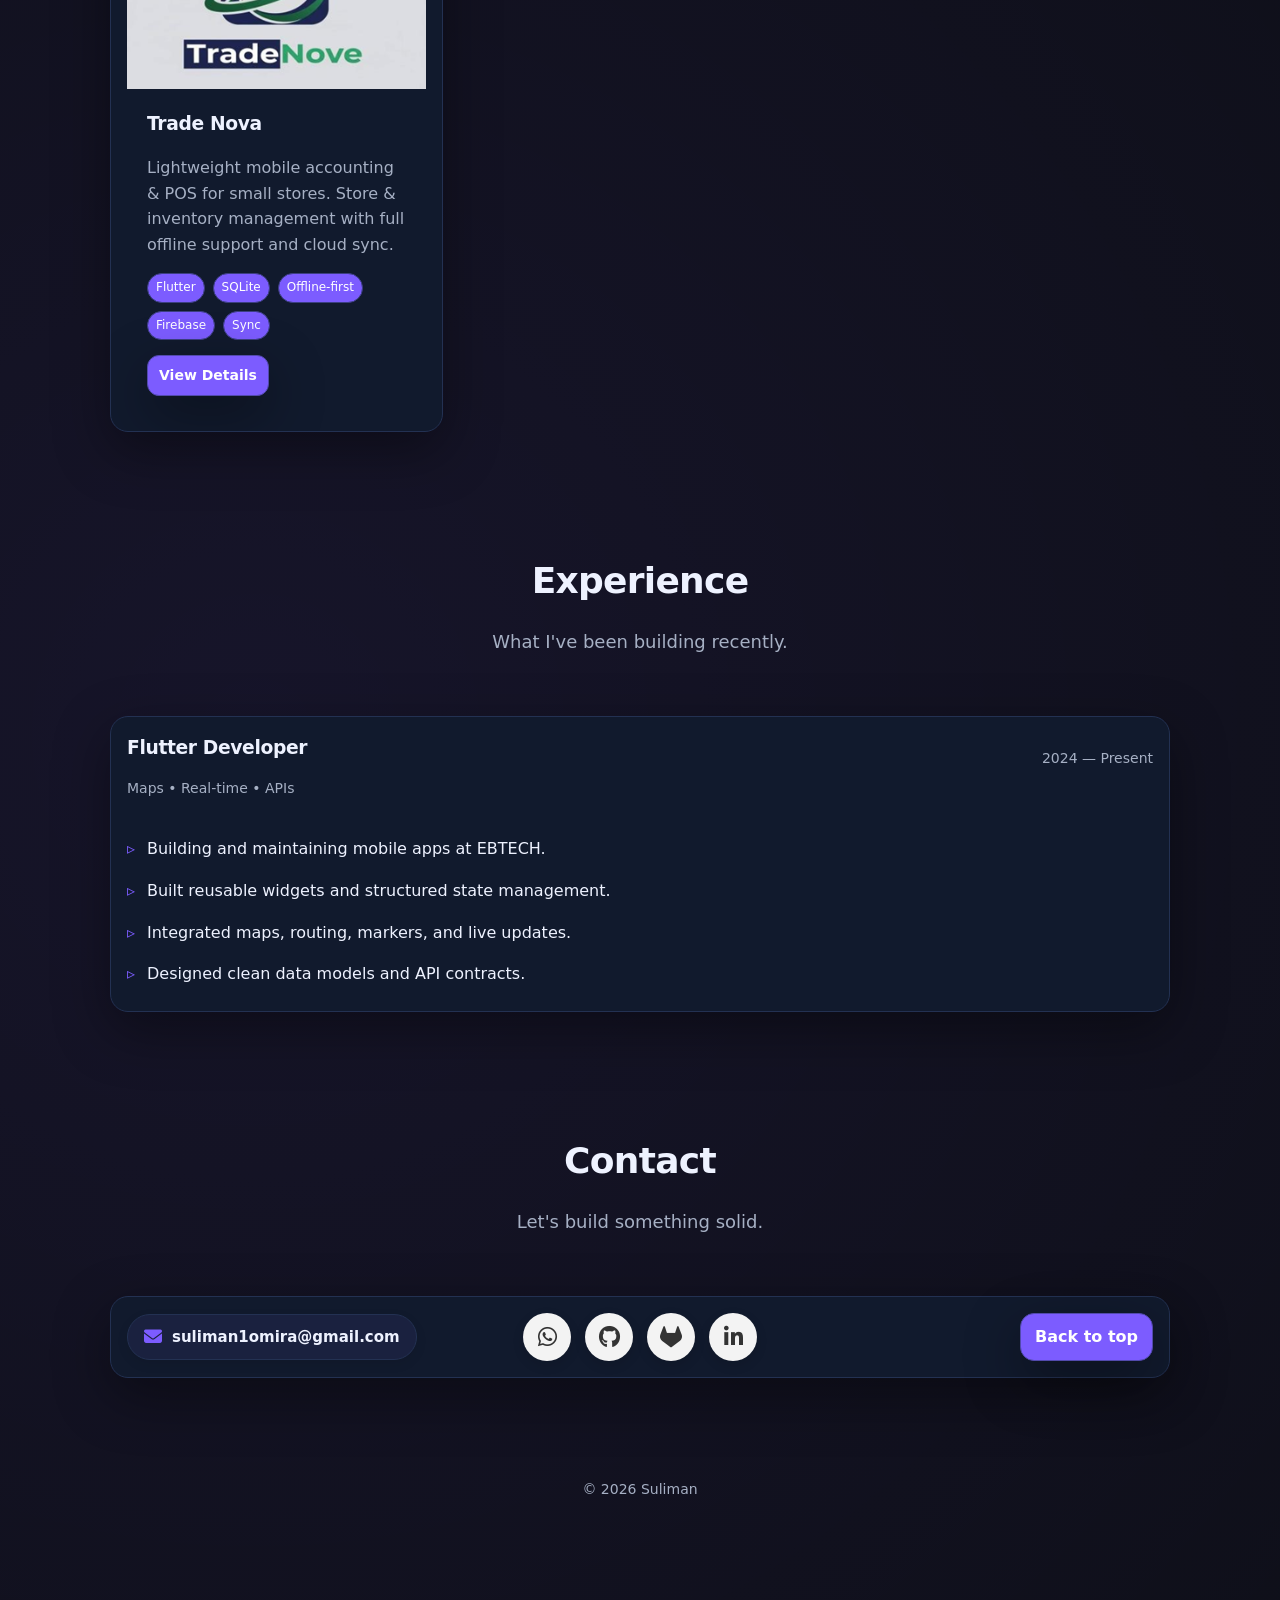
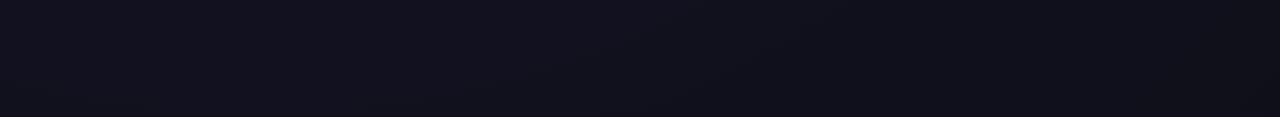
==== commit b226dc3b: "ss" ====
--- a/index.html
+++ b/index.html
@@ -67,92 +67,33 @@
 
   <main id="top" class="container">
     <!-- قسم البطل (Hero): مقدمة تعريفية سريعة -->
-    <section class="hero">
-      <div class="hero__left">
-        <!-- وصف مختصر للمطور -->
-        <p class="kicker reveal">Mobile & Backend Developer</p>
-        <!-- العنوان الرئيسي مع تأثير الكتابة -->
-        <h1 class="hero__title reveal">
-          I build <span class="accent">fast</span>, <span class="accent">clean</span> apps<br />
-          with <span class="typing" id="typing-text"></span>
-        </h1>
-
-        <!-- وصف تفصيلي للمهارات والتقنيات -->
-        <p class="lead reveal">
-        <ul class="lead-list">
-          <li>Flutter State Management : GetX / Provider / Bloc </li>
-          <li>Flutter Architecture : MVVM / MVC </li>
-          <li>Real-time systems: WebSocket</li>
-          <li>Backends: Laravel / NestJS</li>
-          <li>Clean architecture, reliable UX, and production-ready delivery</li>
-        </ul>
-        </p>
-
-        <!-- أزرار دعوة لاتخاذ إجراء (مشاريع/تواصل) -->
-        <div class="hero__cta reveal">
-          <a class="btn btn--primary" href="#projects">See Projects</a>
-          <a class="btn btn--ghost" href="#contact">Contact</a>
-        </div>
-
-        <!-- روابط التواصل الاجتماعي والبريد -->
-        <div class="meta reveal" id="socialLinks"></div>
-
-        <!-- إحصائيات سريعة عن الإنجازات -->
-        <div class="hero__stats reveal">
-          <div class="stat">
-            <div class="stat__num">3+</div>
-            <div class="stat__label">Production apps</div>
-          </div>
-          <div class="stat">
-            <div class="stat__num">Real-time</div>
-            <div class="stat__label">Tracking & chat</div>
-          </div>
-          <div class="stat">
-            <div class="stat__num">Clean</div>
-            <div class="stat__label">Architecture</div>
-          </div>
-        </div>
-      </div>
-
-      <!-- بطاقة جانبية تعرض المهارات والخبرات بشكل مختصر -->
-      <aside class="hero__card card reveal">
-        <div class="card__top">
-          <div class="avatar" aria-hidden="true">
-            <img id="avatarImg" alt="Suliman" style="cursor:pointer;" />
-          </div>
-          <!-- نافذة منبثقة للصورة -->
-          <div id="imgModal" class="modal" style="display:none;">
-            <div class="modal__content">
-              <span class="modal__close" id="closeModal">&times;</span>
-              <img id="modalImg" src="assets/images/personal/me.jpeg" alt="Profile Large" />
-            </div>
-          </div>
-          <!-- <div class="avatar__glow"></div> -->
-        </div>
-        <div>
-          <p class="card__title">Now shipping</p>
-          <p class="muted small">Maps • Tracking • Chatbots</p>
-        </div>
-        </div>
-
-        <!-- قائمة مختصرة بالمهارات والخدمات المقدمة -->
-        <ul class="list">
-          <li class="list__item">Flutter UI components & state management</li>
-          <li class="list__item">Maps, routes, markers, polyline rendering</li>
-          <li class="list__item">WebSocket live updates </li>
-          <li class="list__item">Backends: Laravel + NestJS for new services</li>
-        </ul>
-
-        <!-- أزرار إضافية -->
-        <div class="card__bottom">
-          <a class="btn btn--ghost btn--sm" href="#skills">Tech stack</a>
-          <a class="btn btn--primary btn--sm" href="#contact">Hire me</a>
-        </div>
-      </aside>
-
-      <!-- تأثير جمالي في الخلفية -->
-      <div class="hero__glow" aria-hidden="true"></div>
-    </section>
+<section class="profile section">
+  <div class="card" style="max-width:700px; margin:auto; text-align:center;">
+    <div class="avatar" style="margin:0 auto 16px;">
+      <img id="avatarImg" alt="Suliman" />
+    </div>
+
+    <h1 style="margin-bottom:8px;">Suliman Omaira</h1>
+    <p class="muted">Flutter Developer • Backend Integration • Real-time Systems</p>
+
+    <div class="chips" style="justify-content:center; margin-top:20px;">
+      <span class="chip">Flutter</span>
+      <span class="chip">Block</span>
+      <span class="chip">Provider</span>
+      <span class="chip">GetX</span>
+      <span class="chip">Laravel</span>
+      <span class="chip">NestJS</span>
+      <span class="chip">WebSocket</span>
+      <span class="chip">Google Map</span>
+      <span class="chip">Firebase</span>
+    </div>
+
+    <div class="hero__cta" style="justify-content:center; margin-top:24px;">
+      <a class="btn btn--primary" href="#projects">Projects</a>
+      <a class="btn btn--ghost" href="#contact">Contact</a>
+    </div>
+  </div>
+</section>
 
     <!-- قسم نبذة عني -->
     <section id="about" class="section">
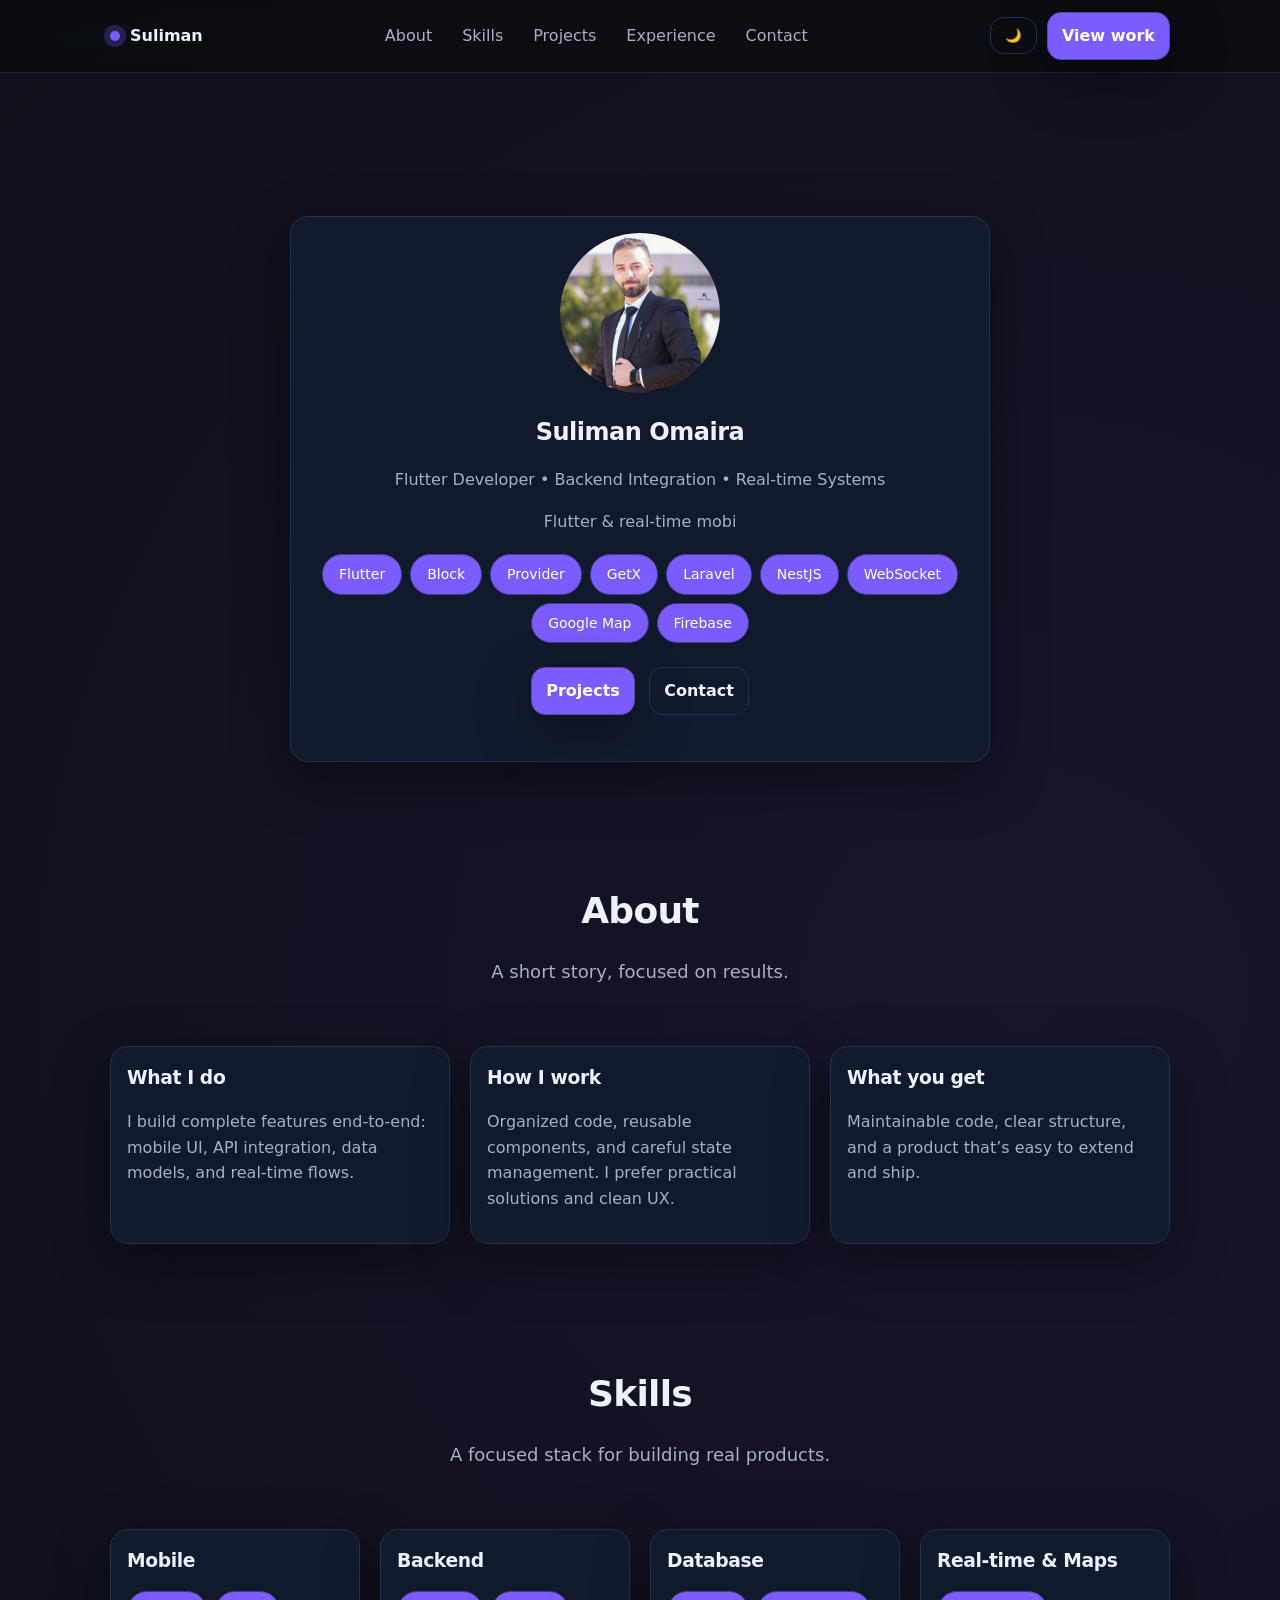
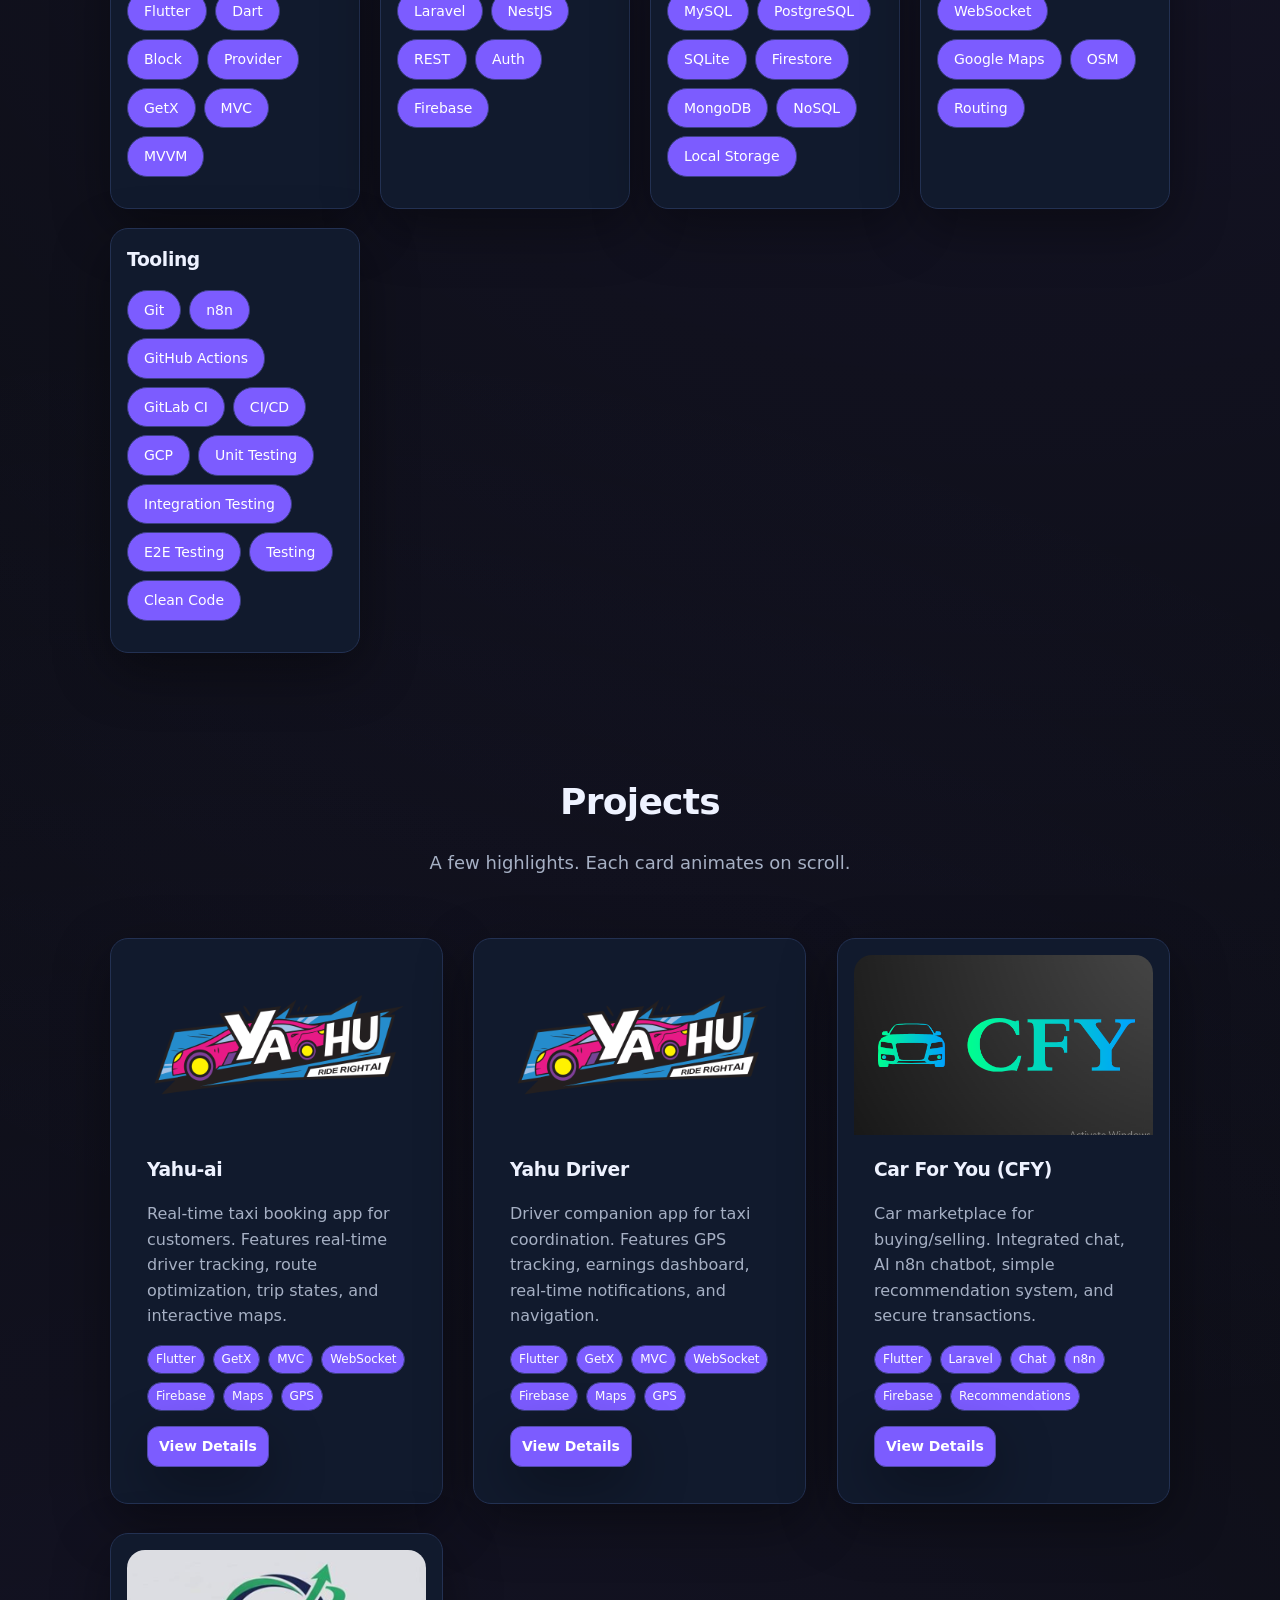
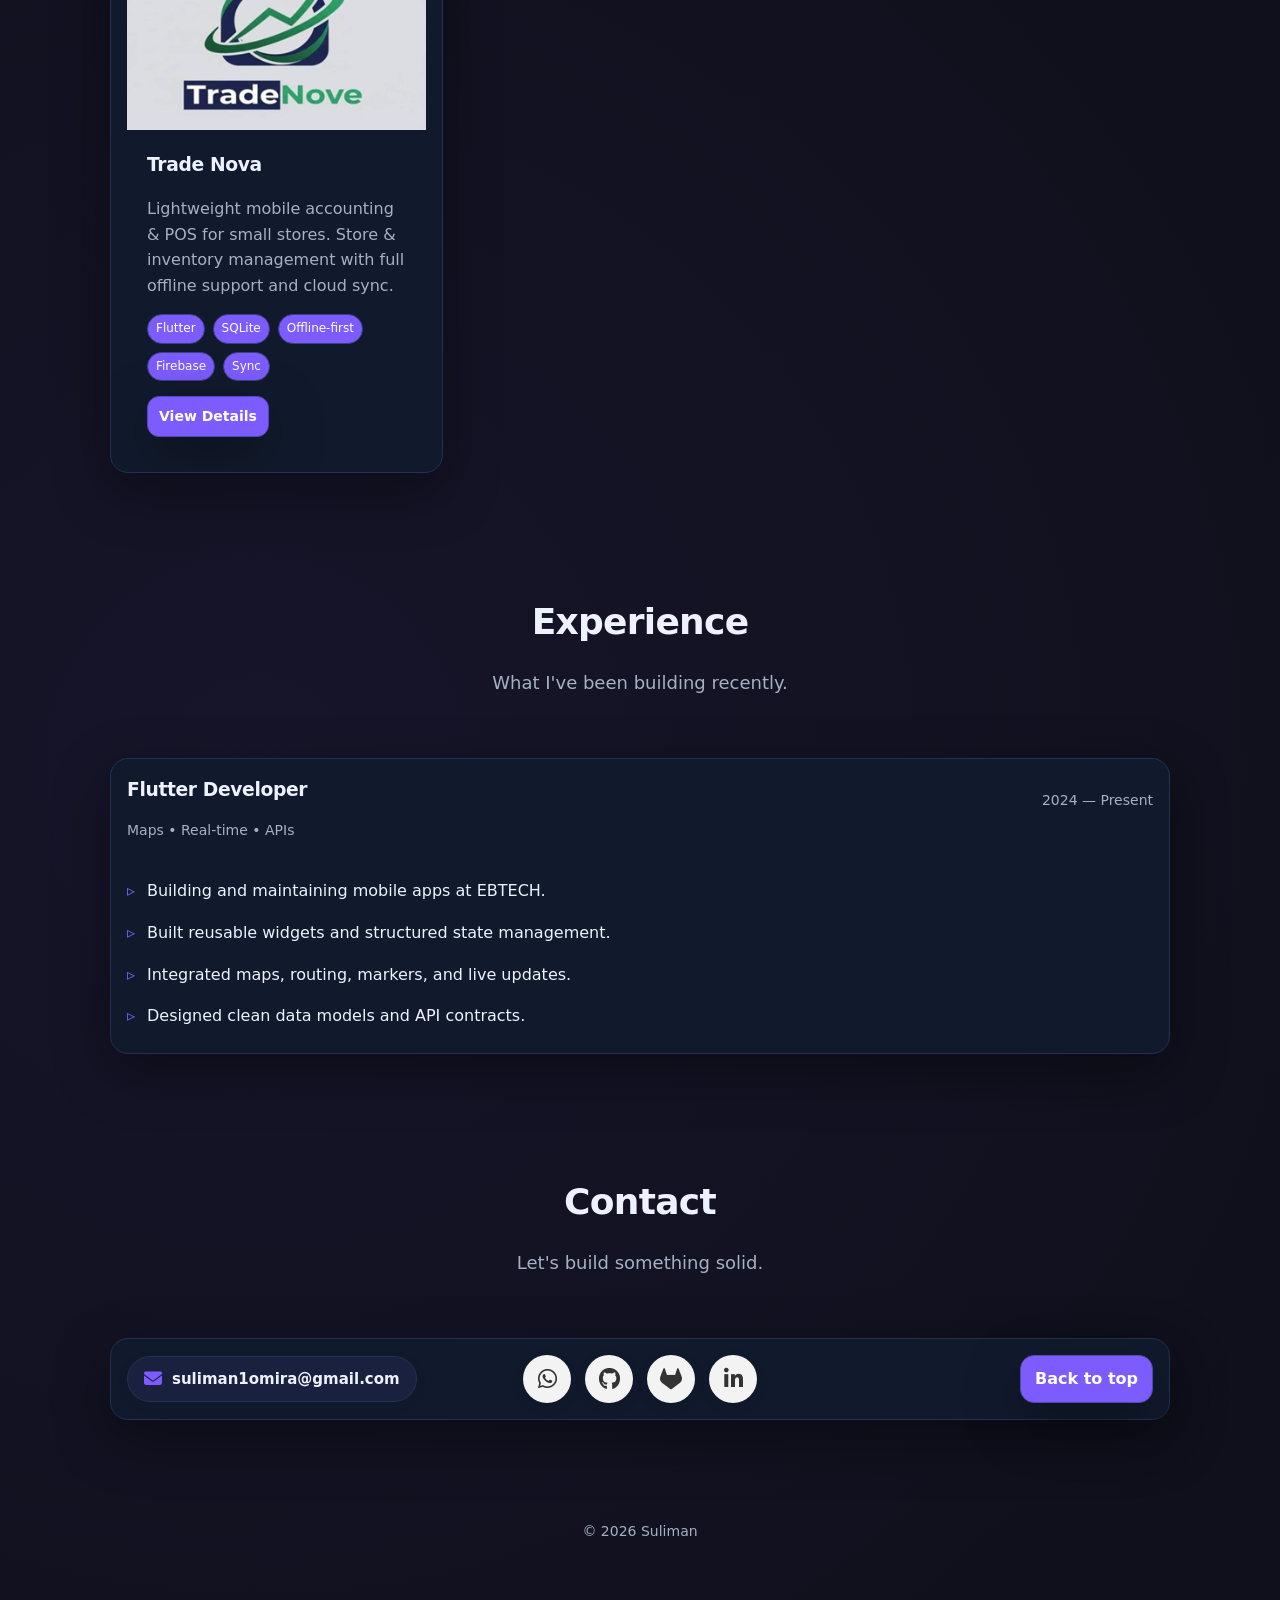
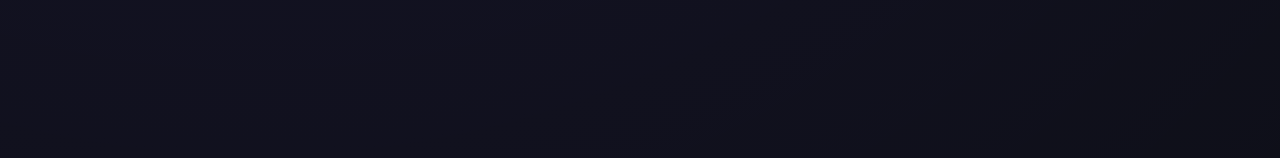
==== commit 4118df52: "last release of protfolio" ====
--- a/index.html
+++ b/index.html
@@ -49,20 +49,20 @@
         <a class="btn btn--primary" href="#projects">View work</a>
       </div>
 
-      <!-- زر القائمة الجانبية للأجهزة الصغيرة -->
-      <button class="nav__burger" id="burger" aria-label="Open menu" aria-expanded="false" aria-controls="mobileMenu">
+      <!-- زر القائمة الجانبية للأجهزة الصغيرة -->      <button class="nav__burger" id="burger" aria-label="Open menu" aria-expanded="false" aria-controls="mobileMenu">
         ☰
       </button>
     </div>
 
     <!-- قائمة التنقل الجانبية للجوال -->
-    <div class="mobileMenu" id="mobileMenu" hidden>
+    <div class="mobileMenu" id="mobileMenu">
       <a href="#about">About</a>
       <a href="#skills">Skills</a>
       <a href="#projects">Projects</a>
       <a href="#experience">Experience</a>
       <a href="#contact">Contact</a>
     </div>
+
   </header>
 
   <main id="top" class="container">
@@ -75,6 +75,7 @@
 
     <h1 style="margin-bottom:8px;">Suliman Omaira</h1>
     <p class="muted">Flutter Developer • Backend Integration • Real-time Systems</p>
+    <p id="typing-text" class="muted" style="min-height:22px; margin-top:12px;"></p>
 
     <div class="chips" style="justify-content:center; margin-top:20px;">
       <span class="chip">Flutter</span>
@@ -344,6 +345,15 @@
     </section>
   </main>
 
+  <!-- منبثقة لتكبير الصورة الشخصية -->
+  <div id="imgModal" class="img-modal">
+    <div class="img-modal__overlay"></div>
+    <div class="img-modal__content">
+      <button id="closeModal" class="img-modal__close" aria-label="Close">×</button>
+      <img id="modalImg" alt="Avatar enlarged" />
+    </div>
+  </div>
+
   <!-- ربط ملف جافاسكريبت الرئيسي للموقع -->
   <script type="module" src="js/main.js"></script>
   <script type="module">
@@ -375,18 +385,35 @@
       var modal = document.getElementById('imgModal');
       var modalImg = document.getElementById('modalImg');
       var closeModal = document.getElementById('closeModal');
-      if (avatarImg && modal && modalImg && closeModal) {
+      var overlay = modal ? modal.querySelector('.img-modal__overlay') : null;
+
+      if (avatarImg && modal && modalImg && closeModal && overlay) {
         avatarImg.style.cursor = 'pointer';
-        avatarImg.addEventListener('click', function () {
-          modal.style.display = 'flex';
+
+        function openModal() {
+          modal.classList.add('is-open');
           modalImg.src = avatarImg.src;
+          document.body.style.overflow = 'hidden';
+        }
+
+        function close() {
+          modal.classList.remove('is-open');
+          document.body.style.overflow = '';
+        }
+
+        avatarImg.addEventListener('click', openModal);
+        closeModal.addEventListener('click', close);
+        overlay.addEventListener('click', close);
+
+        modal.addEventListener('click', function (e) {
+          if (e.target === modal) close();
         });
-        closeModal.onclick = function () {
-          modal.style.display = 'none';
-        };
-        modal.onclick = function (e) {
-          if (e.target === modal) modal.style.display = 'none';
-        };
+
+        document.addEventListener('keydown', function (e) {
+          if (e.key === 'Escape' && modal.classList.contains('is-open')) {
+            close();
+          }
+        });
       }
     });
   </script>
--- a/css/components.css
+++ b/css/components.css
@@ -50,11 +50,12 @@
   .nav__links{display:none}
 
   .nav__burger{display:block}
-
-  .mobileMenu{
-    display:grid;
-  }
-
+}
+.mobileMenu {
+  display: none;
+}
+.mobileMenu--open {
+  display: grid;
 }
 .mobileMenu a{
   padding:10px 12px;
@@ -143,6 +144,43 @@
   z-index: 10;
 }
 
+.img-modal {
+  position: fixed;
+  inset: 0;
+  display: none;
+  align-items: center;
+  justify-content: center;
+  z-index: 9999;
+}
+
+.img-modal__overlay {
+  position: absolute;
+  inset: 0;
+  background: rgba(0, 0, 0, 0.75);
+  backdrop-filter: blur(5px);
+}
+
+.img-modal__content {
+  position: relative;
+  max-width: 90vw;
+  max-height: 90vh;
+  border-radius: 18px;
+  overflow: hidden;
+  box-shadow: var(--shadow);
+  animation: modalFadeIn 0.2s ease;
+}
+
+.img-modal__content img {
+  display: block;
+  width: 100%;
+  height: auto;
+  object-fit: contain;
+}
+
+.img-modal.is-open {
+  display: flex;
+}
+
 @keyframes modalFadeIn {
   from { opacity: 0; transform: scale(0.9); }
   to { opacity: 1; transform: scale(1); }
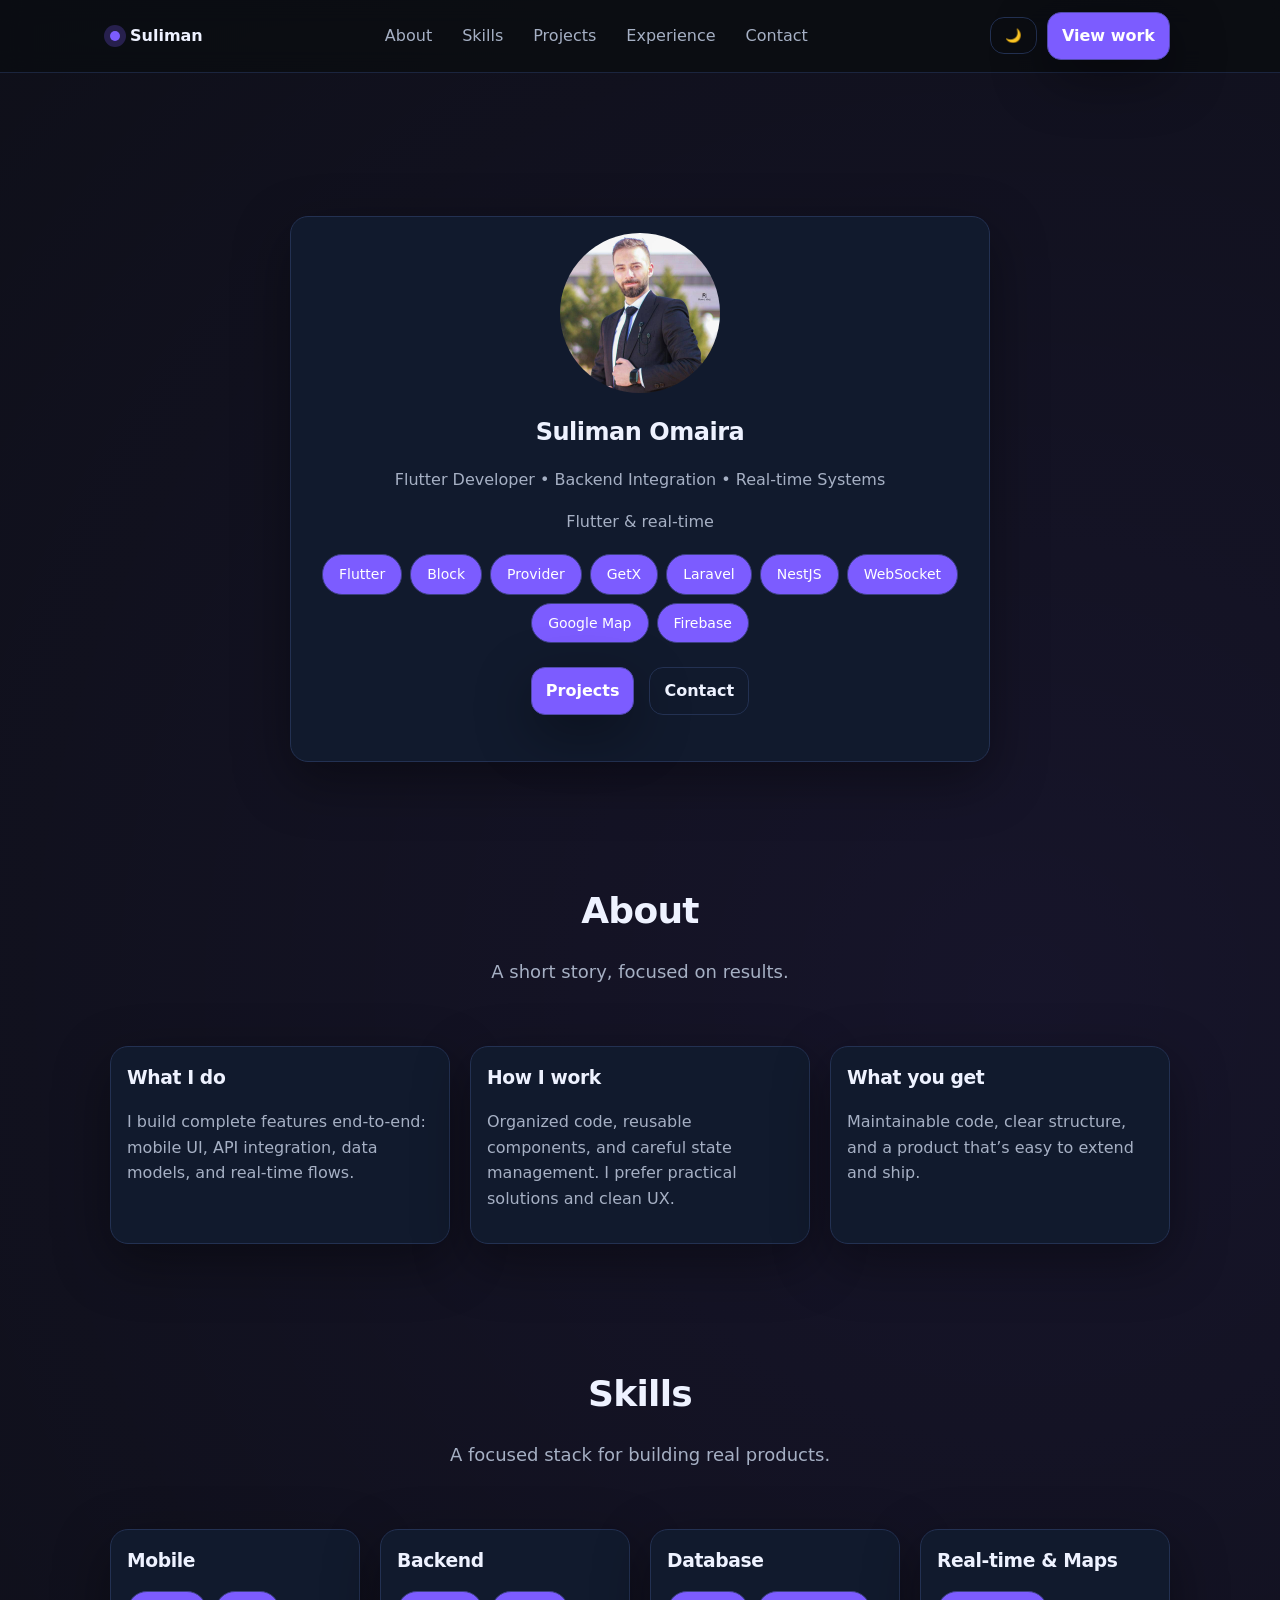
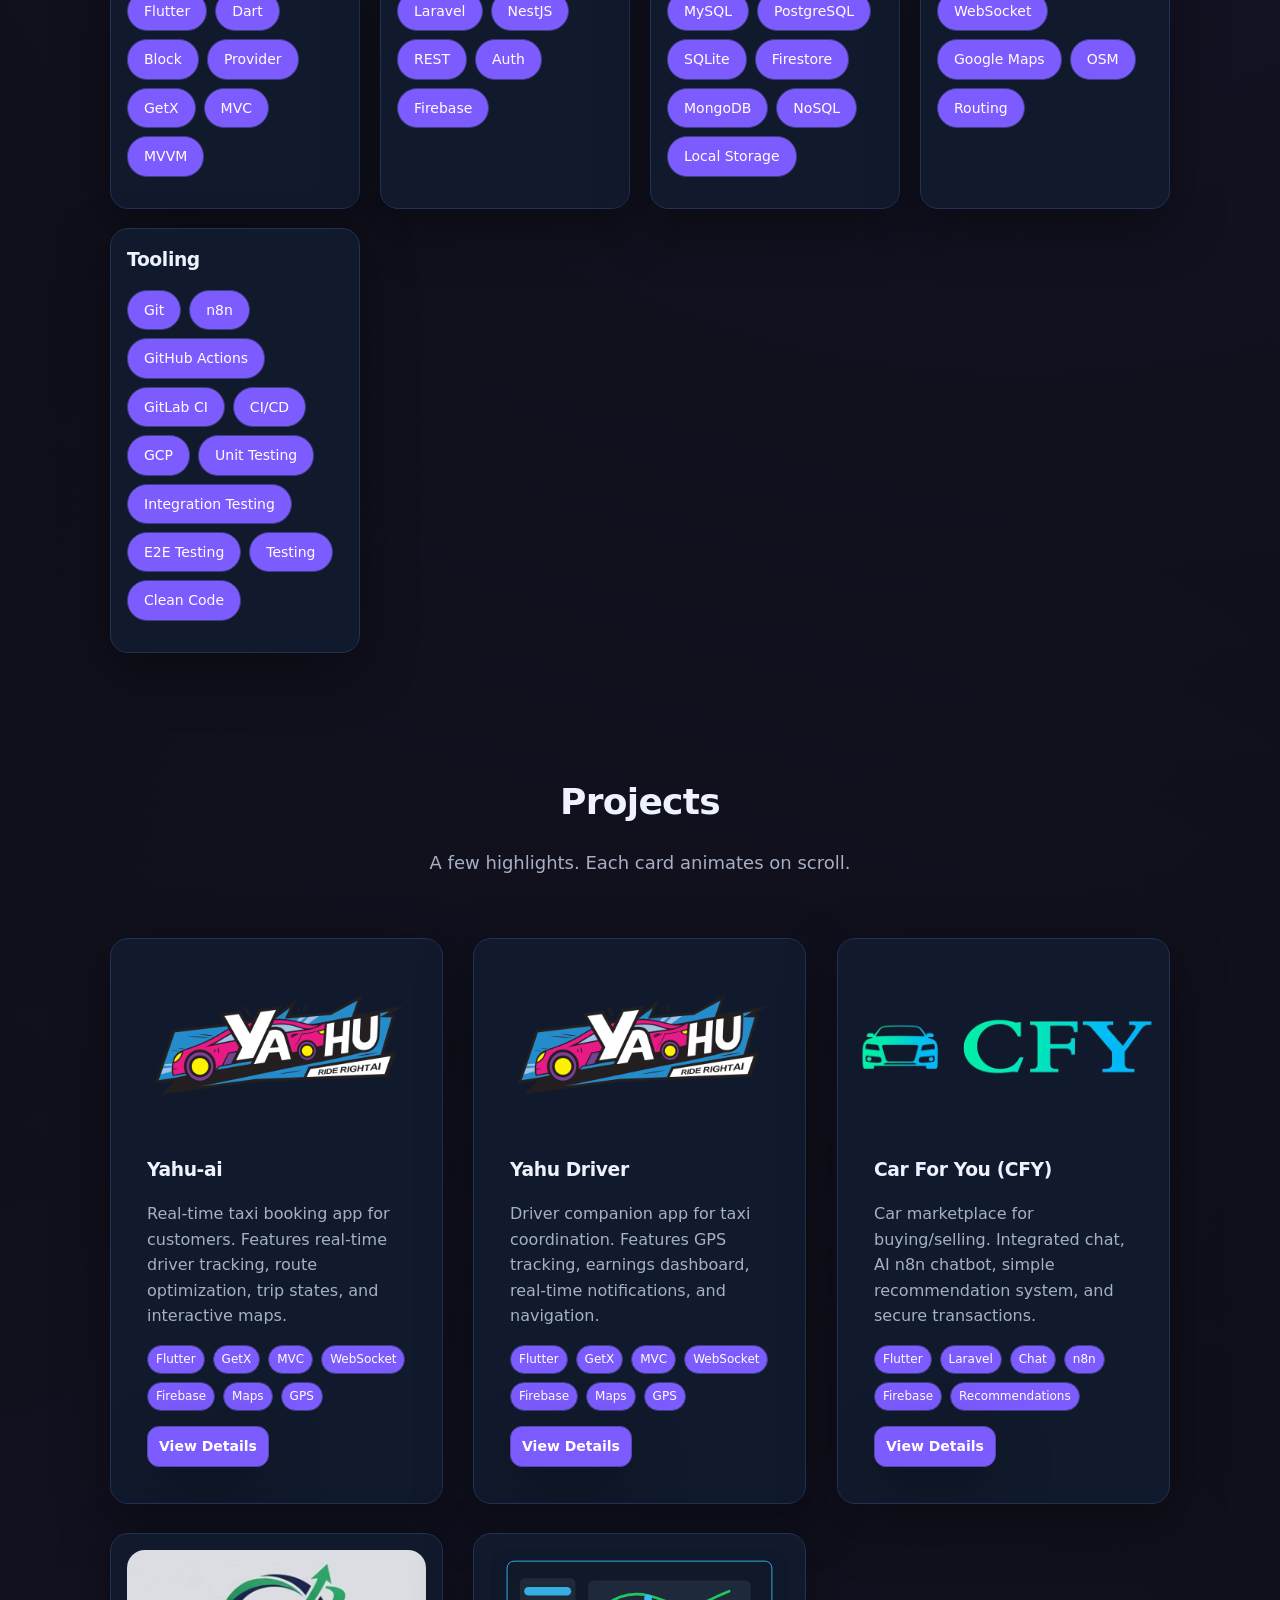
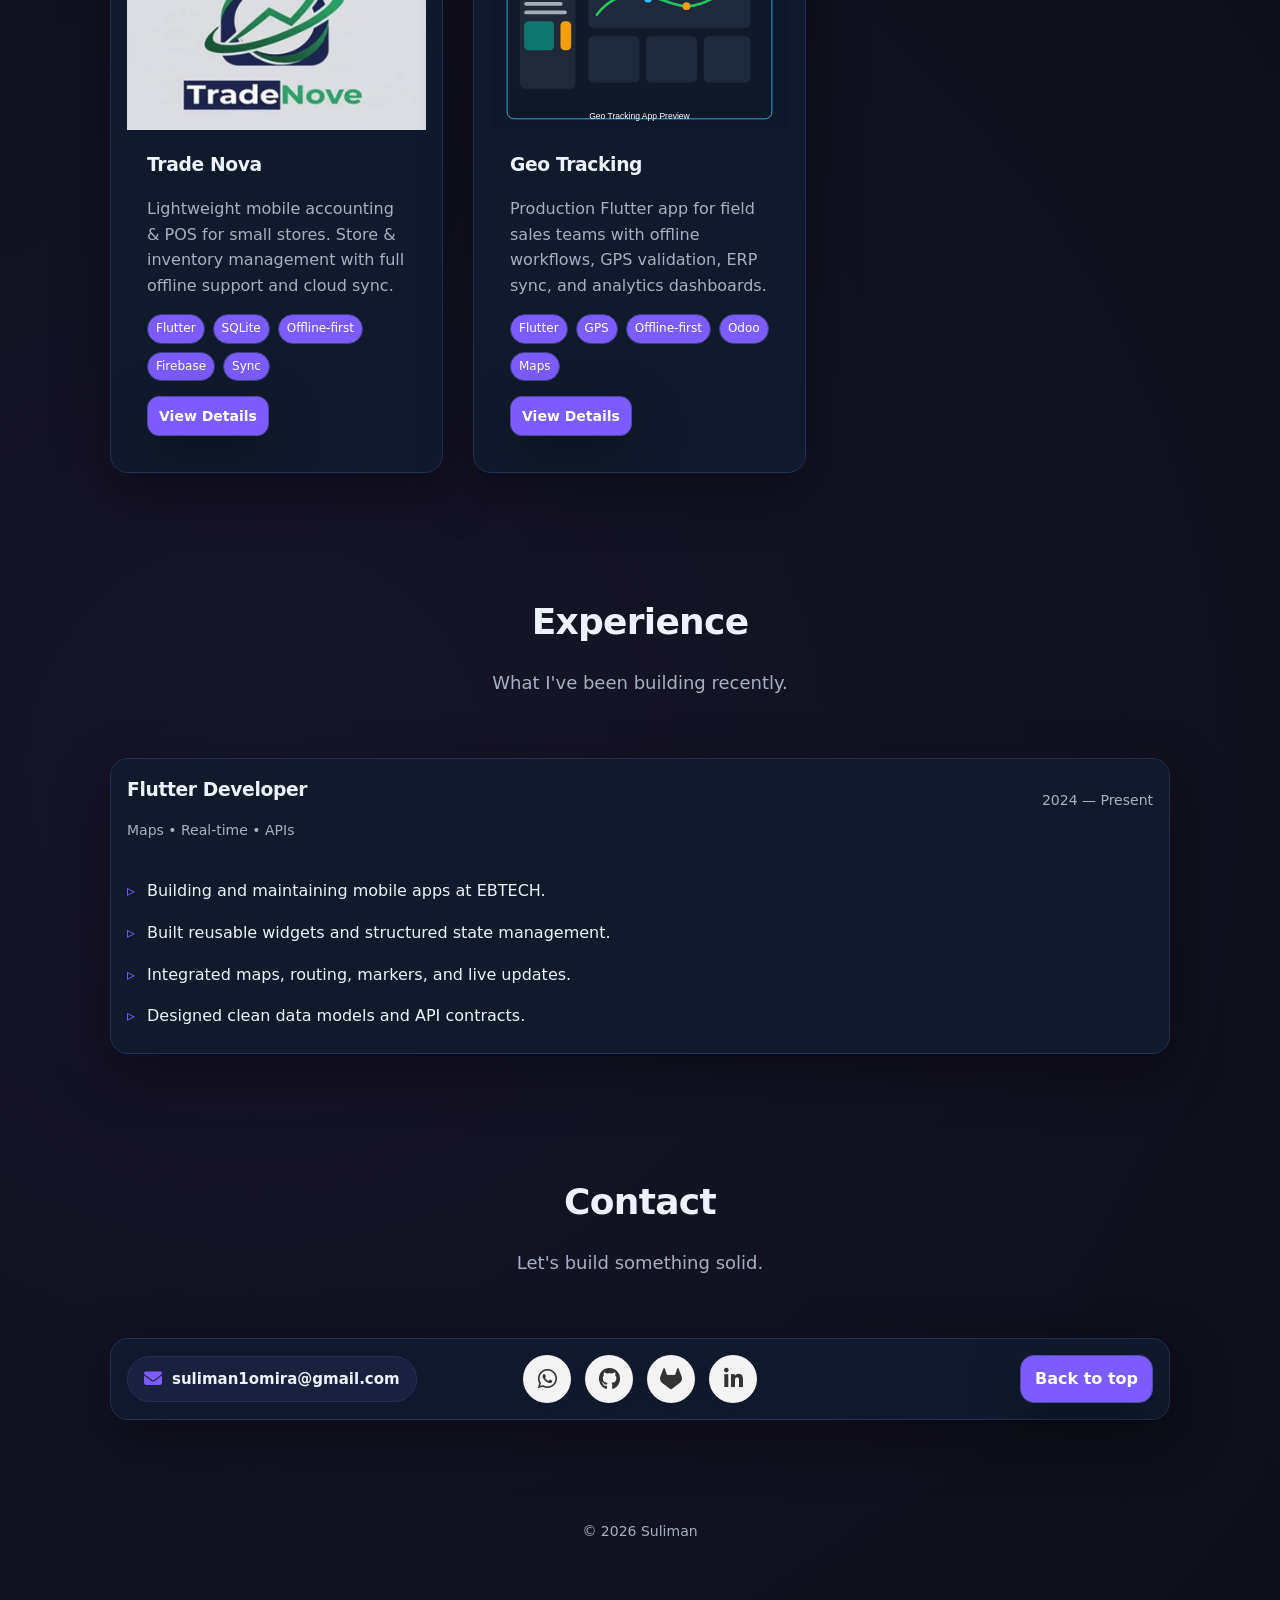
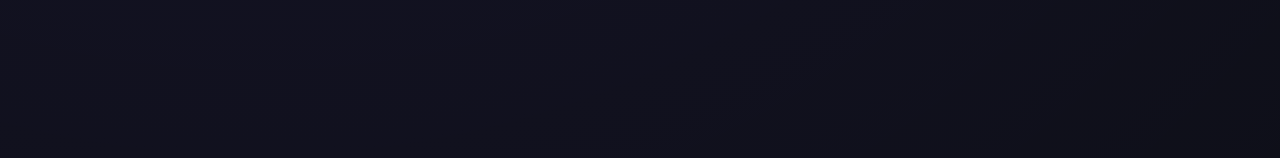
==== commit 1d2949dd: "added Geo-Tracking Project" ====
--- a/index.html
+++ b/index.html
@@ -260,6 +260,22 @@
             </div>
             <div class="row">
               <a class="btn btn--primary btn--sm" href="projects/trade-nova.html">View Details</a>
+            </div>
+          </div>
+        </article>
+
+        <!-- مشروع: Geo Tracking -->
+        <article class="project card reveal lift tilt">
+          <div class="project__thumb" aria-hidden="true"></div>
+          <div class="project__body">
+            <h3 class="h3">Geo Tracking</h3>
+            <p class="muted">Production Flutter app for field sales teams with offline workflows, GPS validation, ERP sync, and analytics dashboards.</p>
+            <div class="chips chips--tight">
+              <span class="chip">Flutter</span><span class="chip">GPS</span><span
+                class="chip">Offline-first</span><span class="chip">Odoo</span><span class="chip">Maps</span>
+            </div>
+            <div class="row">
+              <a class="btn btn--primary btn--sm" href="projects/geo-tracking.html">View Details</a>
             </div>
           </div>
         </article>
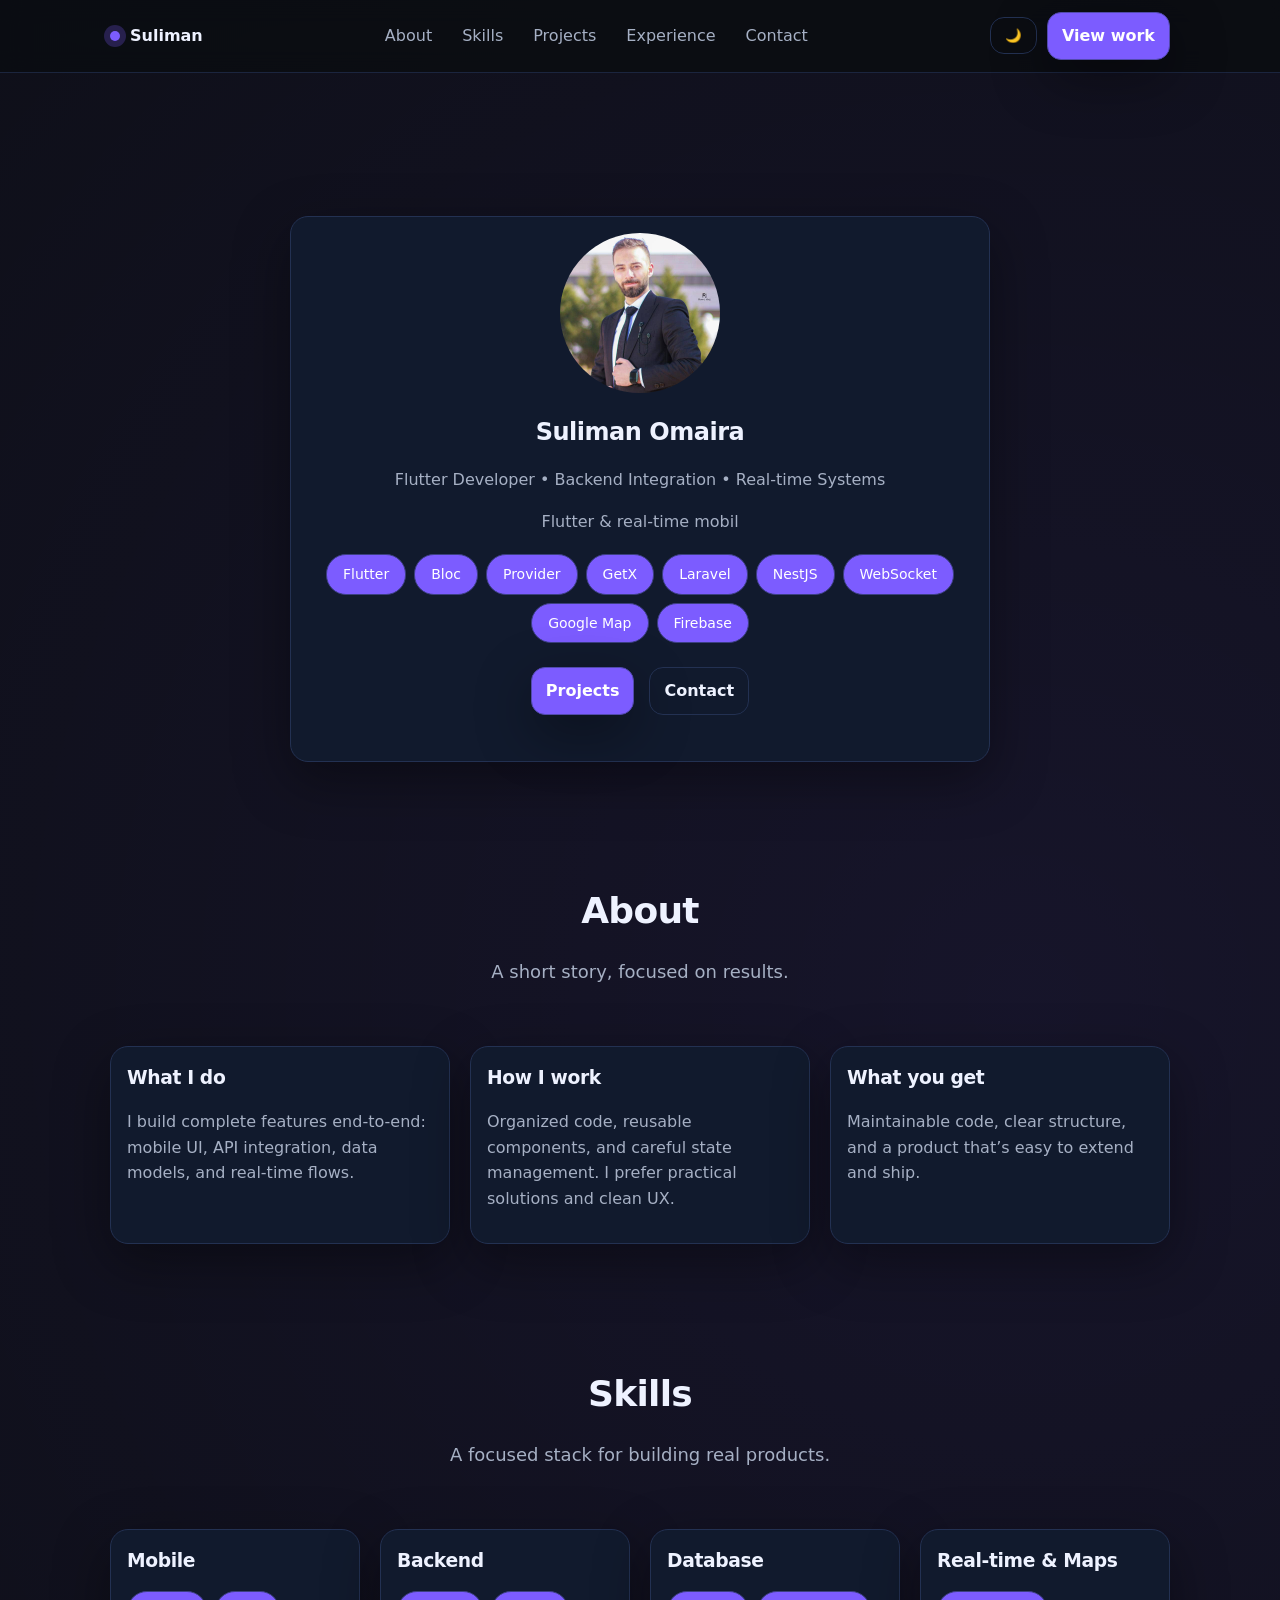
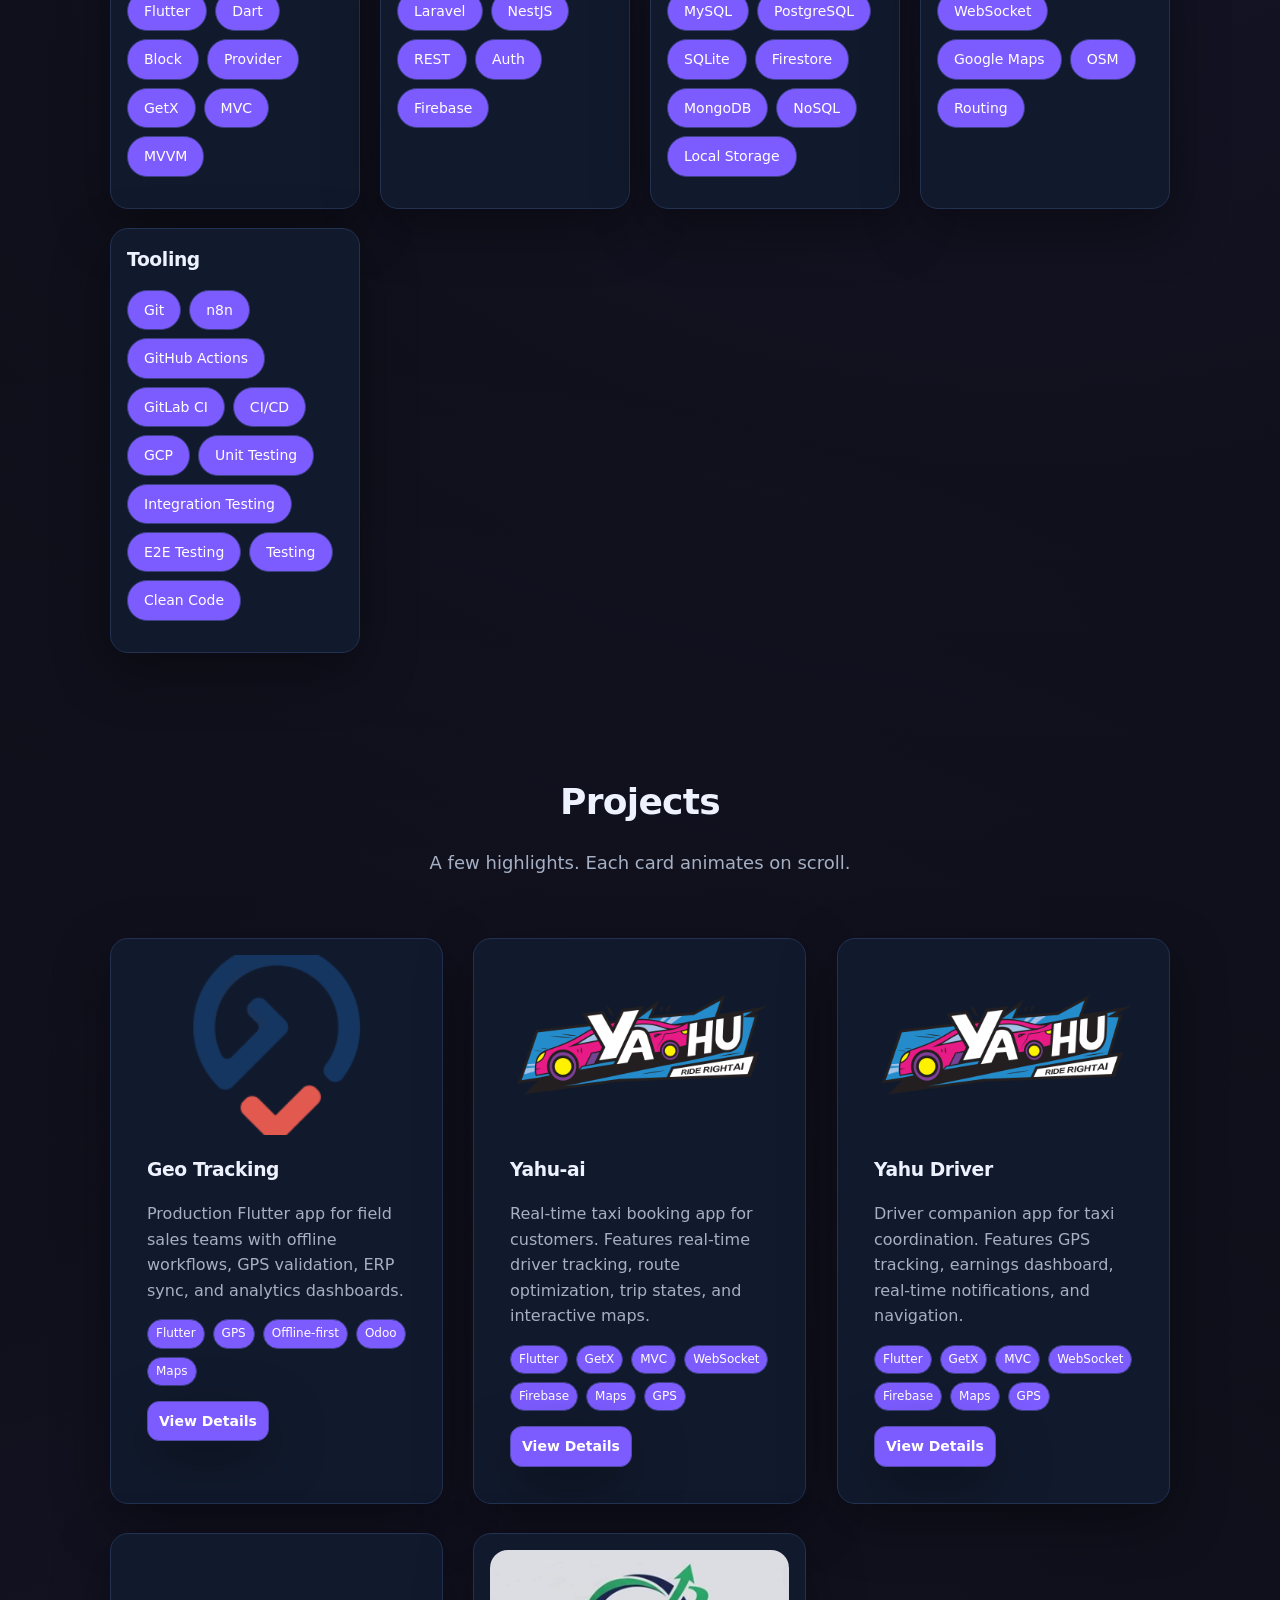
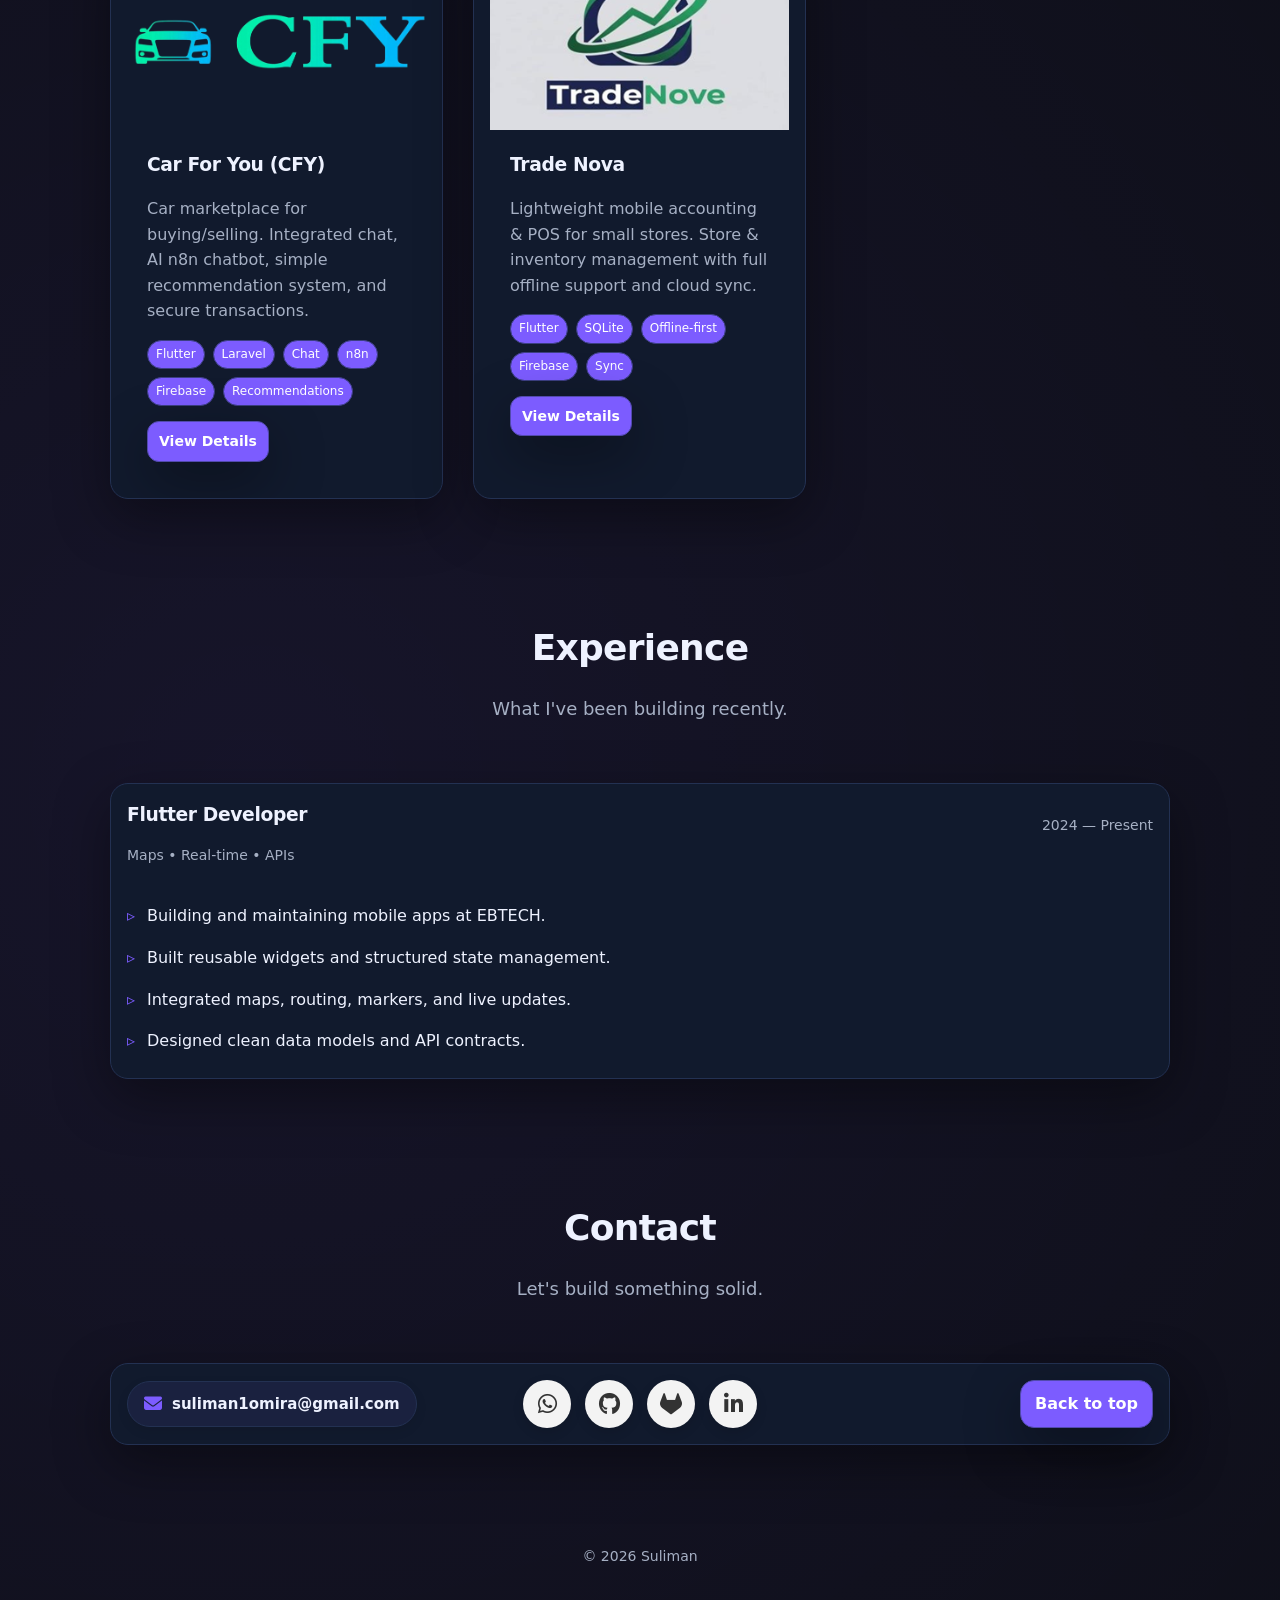
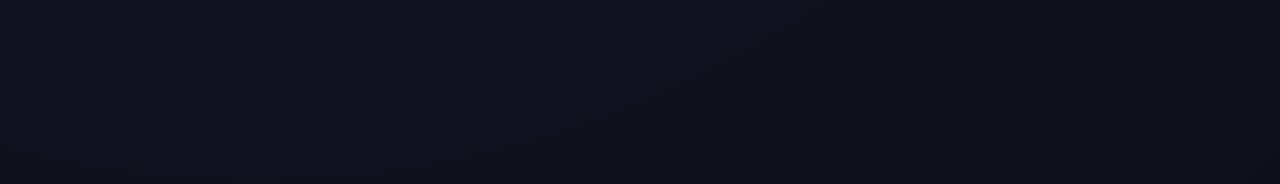
==== commit 8858a952: "added Geo Tracking Complete" ====
--- a/index.html
+++ b/index.html
@@ -8,6 +8,8 @@
   <meta name="viewport" content="width=device-width,initial-scale=1" />
   <!-- عنوان الصفحة في شريط المتصفح -->
   <title>Suliman | Flutter Developer</title>
+  <link rel="icon" type="image/png" href="assets/images/personal/my_logo.png" />
+  <link rel="shortcut icon" type="image/png" href="assets/images/personal/my_logo.png" />
 
   <!-- ربط ملفات CSS الخاصة بتصميم الموقع -->
   <link rel="stylesheet" href="css/base.css" />
@@ -28,8 +30,10 @@
       <!-- شعار الموقع -->
       <a class="brand" href="#top" aria-label="Home">
         <span class="brand__dot"></span>
-        <span>Suliman</span>
+         <span>Suliman</span>
       </a>
+
+ 
 
       <!-- روابط التنقل الرئيسية -->
       <nav class="nav__links" aria-label="Primary">
@@ -79,7 +83,7 @@
 
     <div class="chips" style="justify-content:center; margin-top:20px;">
       <span class="chip">Flutter</span>
-      <span class="chip">Block</span>
+      <span class="chip">Bloc</span>
       <span class="chip">Provider</span>
       <span class="chip">GetX</span>
       <span class="chip">Laravel</span>
@@ -194,6 +198,23 @@
 
       <!-- عرض المشاريع على شكل بطاقات -->
       <div class="grid3">
+
+  <!-- مشروع: Geo Tracking -->
+        <article class="project card reveal lift tilt">
+          <div class="project__thumb" aria-hidden="true"></div>
+          <div class="project__body">
+            <h3 class="h3">Geo Tracking</h3>
+            <p class="muted">Production Flutter app for field sales teams with offline workflows, GPS validation, ERP sync, and analytics dashboards.</p>
+            <div class="chips chips--tight">
+              <span class="chip">Flutter</span><span class="chip">GPS</span><span
+                class="chip">Offline-first</span><span class="chip">Odoo</span><span class="chip">Maps</span>
+            </div>
+            <div class="row">
+              <a class="btn btn--primary btn--sm" href="projects/geo-tracking.html">View Details</a>
+            </div>
+          </div>
+        </article>
+
         <!-- مشروع: Yahu-ai تطبيق تاكسي للعملاء -->
         <article class="project card reveal lift tilt">
           <div class="project__thumb" aria-hidden="true"></div>
@@ -260,22 +281,6 @@
             </div>
             <div class="row">
               <a class="btn btn--primary btn--sm" href="projects/trade-nova.html">View Details</a>
-            </div>
-          </div>
-        </article>
-
-        <!-- مشروع: Geo Tracking -->
-        <article class="project card reveal lift tilt">
-          <div class="project__thumb" aria-hidden="true"></div>
-          <div class="project__body">
-            <h3 class="h3">Geo Tracking</h3>
-            <p class="muted">Production Flutter app for field sales teams with offline workflows, GPS validation, ERP sync, and analytics dashboards.</p>
-            <div class="chips chips--tight">
-              <span class="chip">Flutter</span><span class="chip">GPS</span><span
-                class="chip">Offline-first</span><span class="chip">Odoo</span><span class="chip">Maps</span>
-            </div>
-            <div class="row">
-              <a class="btn btn--primary btn--sm" href="projects/geo-tracking.html">View Details</a>
             </div>
           </div>
         </article>
